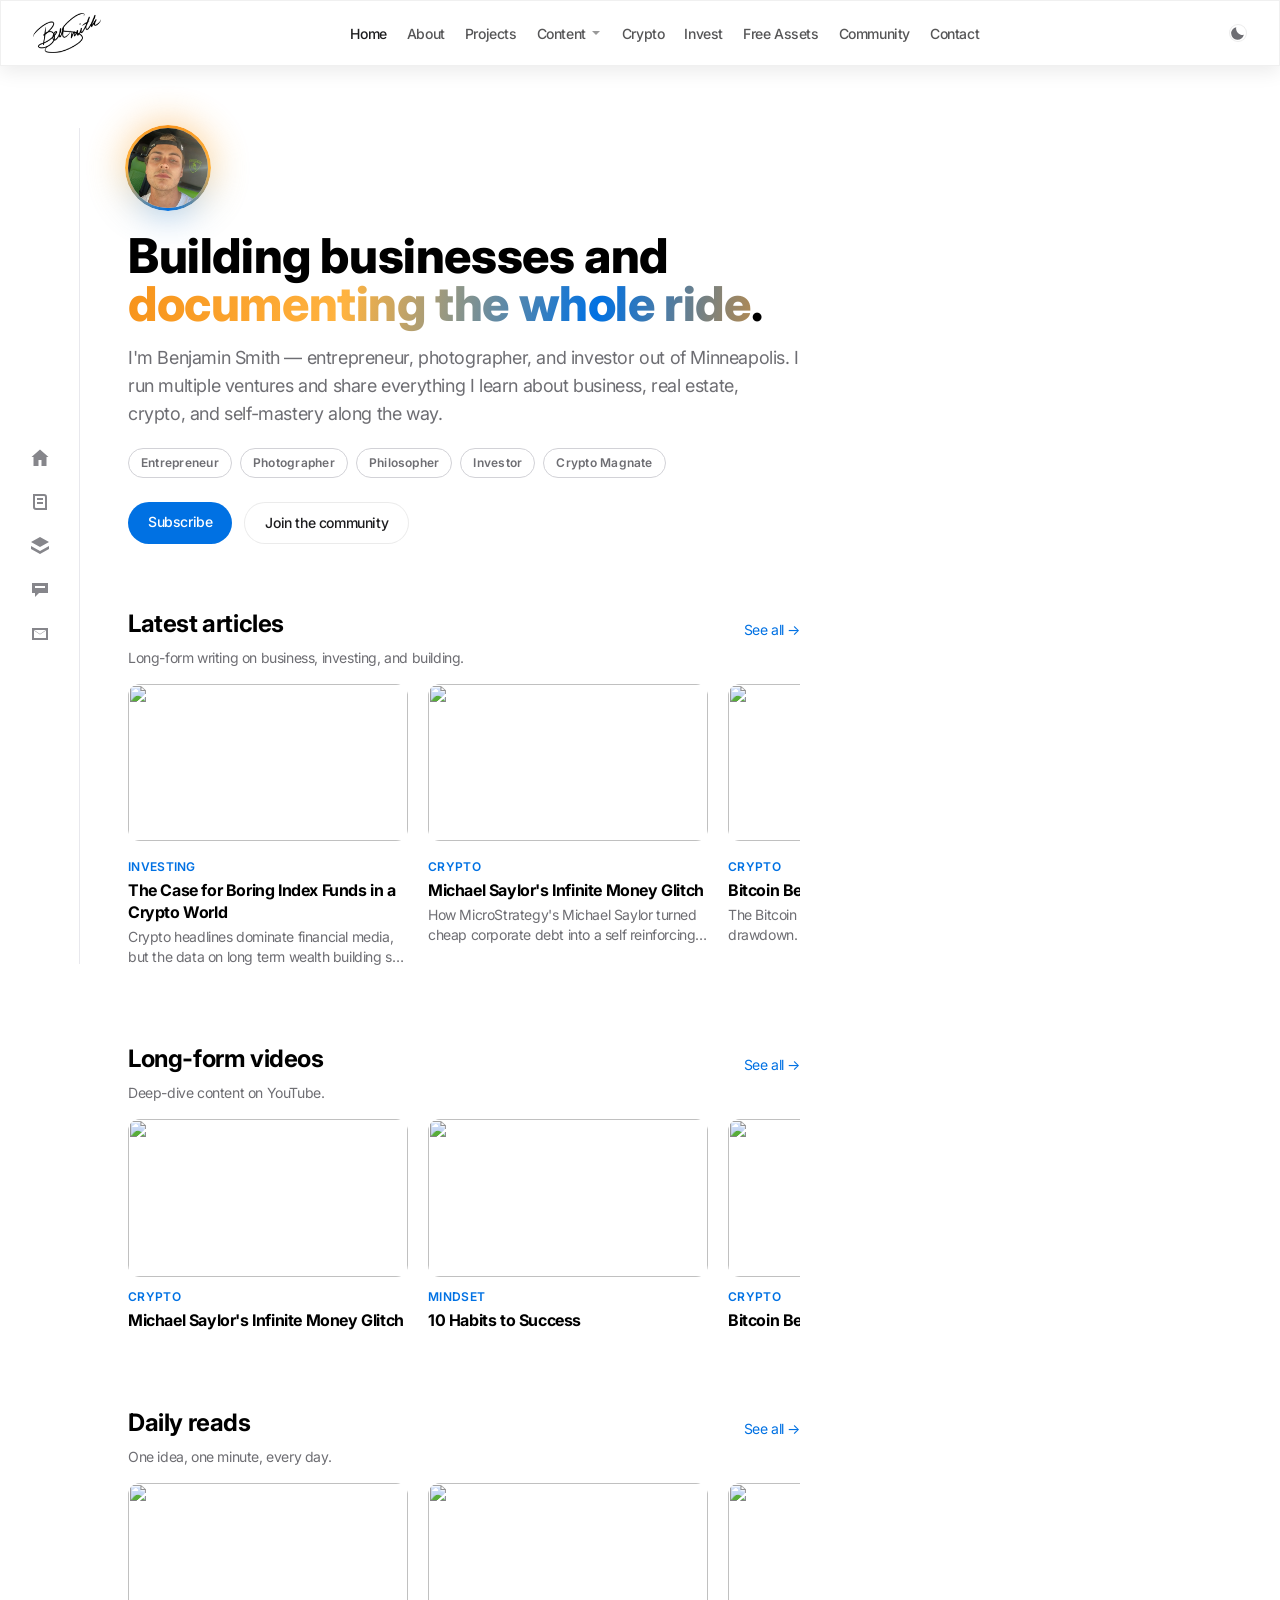
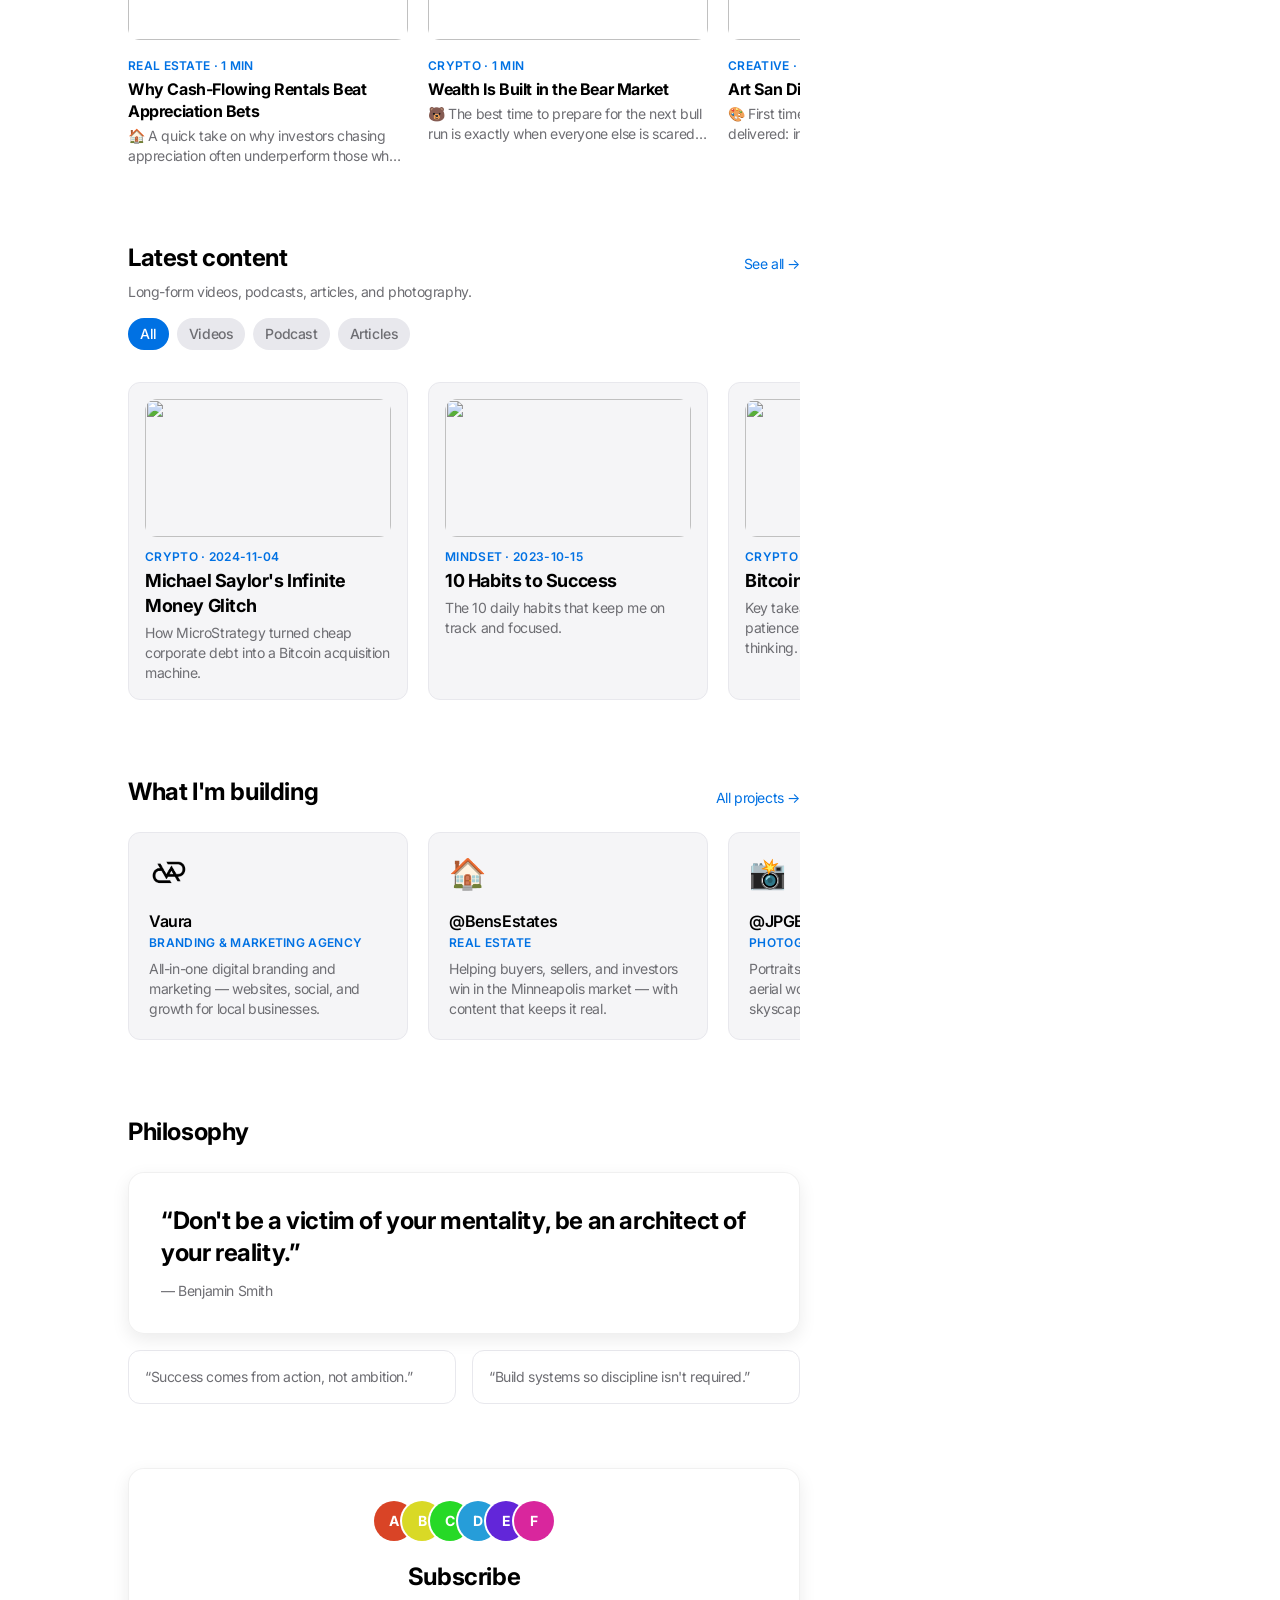
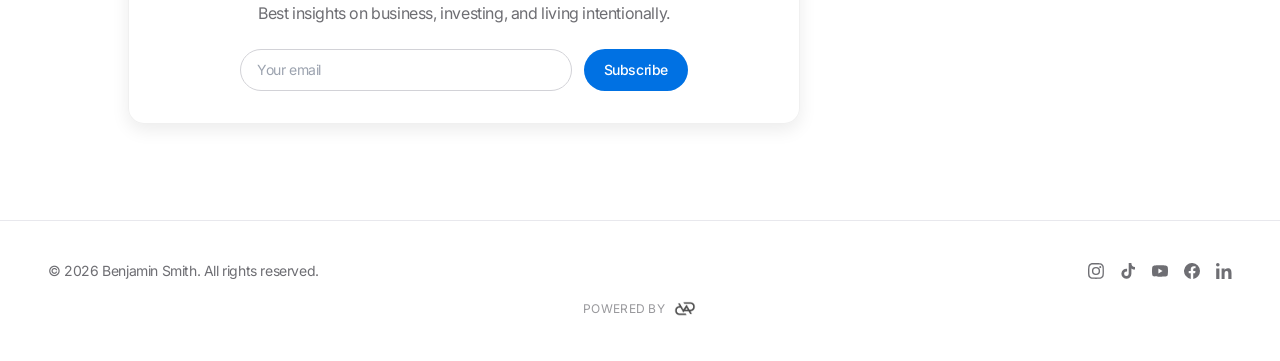
==== index.html @ ab109d25 "Add WebPage schema to remaining pages, replace Tailwind CDN with compiled build Add JSON-LD WebPage " ====
<!DOCTYPE html>
<html lang="en" class="dark">
<head>
  <meta charset="UTF-8">
  <meta name="viewport" content="width=device-width, initial-scale=1.0">
  <title>@BenjaminJBSmith — Entrepreneur, Investor, Photographer & Content Creator | Minneapolis</title>
  <meta name="description" content="Benjamin 'Benji' Smith (@BenjaminJBSmith) — entrepreneur, investor, and photographer in Minneapolis. Daily reads, videos, podcast, crypto insights, real estate, and free creator assets.">
  <meta name="keywords" content="Benjamin Smith, BenjaminJBSmith, entrepreneur, investor, crypto, bitcoin, real estate Minneapolis, photographer, content creator, Vaura">
  <link rel="canonical" href="https://vauraagency.github.io/bjbs-website/">
  <meta property="og:type" content="website">
  <meta property="og:site_name" content="@BenjaminJBSmith">
  <meta property="og:title" content="@BenjaminJBSmith — Entrepreneur, Investor, Photographer & Content Creator | Minneapolis">
  <meta property="og:description" content="Benjamin 'Benji' Smith (@BenjaminJBSmith) — entrepreneur, investor, and photographer in Minneapolis. Daily reads, videos, podcast, crypto insights, real estate, and free creator assets.">
  <meta property="og:url" content="https://vauraagency.github.io/bjbs-website/">
  <meta property="og:image" content="https://vauraagency.github.io/bjbs-website/images/avatar.jpg">
  <meta name="twitter:card" content="summary">
  <meta name="twitter:title" content="@BenjaminJBSmith — Entrepreneur, Investor, Photographer & Content Creator | Minneapolis">
  <meta name="twitter:description" content="Benjamin 'Benji' Smith (@BenjaminJBSmith) — entrepreneur, investor, and photographer in Minneapolis. Daily reads, videos, podcast, crypto insights, real estate, and free creator assets.">
  <meta name="twitter:image" content="https://vauraagency.github.io/bjbs-website/images/avatar.jpg">
  <script type="application/ld+json">
  {
    "@context": "https://schema.org",
    "@type": "Person",
    "name": "Benjamin JB Smith",
    "alternateName": "@BenjaminJBSmith",
    "url": "https://vauraagency.github.io/bjbs-website/",
    "image": "https://vauraagency.github.io/bjbs-website/images/avatar.jpg",
    "jobTitle": "Entrepreneur, Investor, Photographer & Content Creator",
    "address": {
      "@type": "PostalAddress",
      "addressLocality": "Minneapolis",
      "addressRegion": "MN",
      "addressCountry": "US"
    },
    "sameAs": [
      "https://instagram.com/JPGBenji",
      "https://linktr.ee/bensestates",
      "https://poplme.co/benjismith"
    ]
  }
  </script>
  <link rel="icon" type="image/svg+xml" href="images/favicon.svg">
  <link rel="stylesheet" href="css/tailwind-built.css">
  <link rel="preconnect" href="https://fonts.googleapis.com">
  <link rel="preconnect" href="https://fonts.gstatic.com" crossorigin>
  <link href="https://fonts.googleapis.com/css2?family=Inter:wght@400;500;600;700;800&display=swap" rel="stylesheet">
  <link rel="stylesheet" href="css/style.css">
</head>
<body class="font-sans antialiased bg-white text-slate-800 dark:bg-slate-900 dark:text-slate-200 tracking-tight">

  <div class="max-w-7xl mx-auto">
    <div class="min-h-screen flex">

      <!-- Side rail: quick on-page navigation -->
      <aside class="sticky top-16 h-[calc(100vh-4rem)] w-14 md:w-20 shrink-0 border-r border-slate-200 dark:border-slate-800 hidden sm:flex flex-col items-center justify-center gap-6 z-10">
        <a href="#home" class="nav-link group" title="Top">
          <svg class="w-5 h-5 fill-slate-400 group-hover:fill-indigo-500 transition" viewBox="0 0 20 20"><path d="M10 1.5 1.5 9h2v9h5v-6h3v6h5V9h2L10 1.5Z"/></svg>
        </a>
        <a href="#content" class="nav-link group" title="Content">
          <svg class="w-5 h-5 fill-slate-400 group-hover:fill-indigo-500 transition" viewBox="0 0 20 20"><path d="M3 2h11a3 3 0 0 1 3 3v13H6a3 3 0 0 1-3-3V2Zm2 2v11a1 1 0 0 0 1 1h9V5a1 1 0 0 0-1-1H5Zm2 2h6v2H7V6Zm0 4h6v2H7v-2Z"/></svg>
        </a>
        <a href="#ventures" class="nav-link group" title="Ventures">
          <svg class="w-5 h-5 fill-slate-400 group-hover:fill-indigo-500 transition" viewBox="0 0 20 20"><path d="m10 1 9 5-9 5-9-5 9-5Zm-9 9 9 5 9-5v3l-9 5-9-5v-3Z"/></svg>
        </a>
        <a href="#philosophy" class="nav-link group" title="Philosophy">
          <svg class="w-5 h-5 fill-slate-400 group-hover:fill-indigo-500 transition" viewBox="0 0 20 20"><path d="M2 3h16v10H9l-4 4v-4H2V3Zm3 3v2h10V6H5Z"/></svg>
        </a>
        <a href="#subscribe" class="nav-link group" title="Subscribe">
          <svg class="w-5 h-5 fill-slate-400 group-hover:fill-indigo-500 transition" viewBox="0 0 20 20"><path d="M2 4h16v12H2V4Zm2 2.4V14h12V6.4l-6 4-6-4ZM16 6H4l6 4 6-4Z"/></svg>
        </a>
      </aside>

      <!-- Main -->
      <main class="grow min-w-0 px-6 md:px-12 py-12 md:py-16 space-y-16 max-w-3xl">

        <!-- Hero -->
        <section id="home" class="scroll-mt-24">
          <div class="glow-ring rounded-full w-20 h-20 mb-6">
            <img src="images/avatar.jpg" alt="Benjamin Smith" class="w-20 h-20 rounded-full relative z-10 object-cover">
          </div>
          <h1 class="text-4xl md:text-5xl font-extrabold leading-tight mb-4 text-slate-900 dark:text-slate-100">
            Building businesses and <span class="glow-text">documenting the whole ride</span>.
          </h1>
          <p class="text-lg text-slate-500 dark:text-slate-400 mb-5">
            I'm Benjamin Smith — entrepreneur, photographer, and investor out of Minneapolis. I run multiple ventures and share everything I learn about business, real estate, crypto, and self-mastery along the way.
          </p>
          <div class="flex flex-wrap gap-2 mb-6" aria-label="Brand pillars">
            <span class="pillar">Entrepreneur</span>
            <span class="pillar">Photographer</span>
            <span class="pillar">Philosopher</span>
            <span class="pillar">Investor</span>
            <span class="pillar">Crypto Magnate</span>
          </div>
          <div class="flex gap-3">
            <a href="#subscribe" class="px-5 py-2.5 rounded-full bg-indigo-500 hover:bg-indigo-600 text-white font-medium text-sm transition">Subscribe</a>
            <a href="community.html" class="glass-btn px-5 py-2.5 rounded-full font-medium text-sm">Join the community</a>
          </div>
        </section>

        <!-- Articles showcase -->
        <section id="articles" class="scroll-mt-24">
          <div class="flex items-end justify-between mb-2">
            <h2 class="text-2xl font-bold text-slate-900 dark:text-slate-100">Latest articles</h2>
            <a href="articles.html" class="text-sm text-indigo-500 hover:underline">See all →</a>
          </div>
          <p class="text-slate-500 dark:text-slate-400 text-sm mb-4">Long-form writing on business, investing, and building.</p>
          <div class="carousel" id="articles-row"><!-- populated by JS --></div>
        </section>

        <!-- Videos showcase -->
        <section id="videos" class="scroll-mt-24">
          <div class="flex items-end justify-between mb-2">
            <h2 class="text-2xl font-bold text-slate-900 dark:text-slate-100">Long-form videos</h2>
            <a href="videos.html" class="text-sm text-indigo-500 hover:underline">See all →</a>
          </div>
          <p class="text-slate-500 dark:text-slate-400 text-sm mb-4">Deep-dive content on YouTube.</p>
          <div class="carousel" id="videos-row"><!-- populated by JS --></div>
        </section>

        <!-- Daily Reads showcase -->
        <section id="reads" class="scroll-mt-24">
          <div class="flex items-end justify-between mb-2">
            <h2 class="text-2xl font-bold text-slate-900 dark:text-slate-100">Daily reads</h2>
            <a href="reads.html" class="text-sm text-indigo-500 hover:underline">See all →</a>
          </div>
          <p class="text-slate-500 dark:text-slate-400 text-sm mb-4">One idea, one minute, every day.</p>
          <div class="carousel" id="reads-row"><!-- populated by JS --></div>
        </section>

        <!-- Content feed -->
        <section id="content" class="scroll-mt-24">
          <div class="flex items-end justify-between mb-2">
            <h2 class="text-2xl font-bold text-slate-900 dark:text-slate-100">Latest content</h2>
            <a href="videos.html" class="text-sm text-indigo-500 hover:underline">See all →</a>
          </div>
          <p class="text-slate-500 dark:text-slate-400 text-sm mb-4">Long-form videos, podcasts, articles, and photography.</p>
          <div class="flex flex-wrap gap-2 mb-8" id="category-tabs">
            <button data-cat="all" class="tab-active px-3 py-1.5 rounded-full text-sm font-medium transition">All</button>
            <button data-cat="video" class="tab px-3 py-1.5 rounded-full text-sm font-medium transition">Videos</button>
            <button data-cat="podcast" class="tab px-3 py-1.5 rounded-full text-sm font-medium transition">Podcast</button>
            <button data-cat="article" class="tab px-3 py-1.5 rounded-full text-sm font-medium transition">Articles</button>
          </div>
          <div id="articles-grid" class="carousel"><!-- populated by js/main.js --></div>
        </section>

        <!-- Ventures -->
        <section id="ventures" class="scroll-mt-24">
          <div class="flex items-end justify-between mb-6">
            <h2 class="text-2xl font-bold text-slate-900 dark:text-slate-100">What I'm building</h2>
            <a href="projects.html" class="text-sm text-indigo-500 hover:underline">All projects →</a>
          </div>
          <div class="carousel" id="ventures-grid"><!-- populated by js/main.js --></div>
        </section>

        <!-- Philosophy -->
        <section id="philosophy" class="scroll-mt-24">
          <h2 class="text-2xl font-bold mb-6 text-slate-900 dark:text-slate-100">Philosophy</h2>
          <figure class="glass rounded-2xl p-8">
            <blockquote class="text-xl md:text-2xl font-bold leading-snug text-slate-900 dark:text-slate-100">
              “Don't be a victim of your mentality, be an architect of your reality.”
            </blockquote>
            <figcaption class="mt-3 text-sm text-slate-500 dark:text-slate-400">— Benjamin Smith</figcaption>
          </figure>
          <div class="grid sm:grid-cols-2 gap-4 mt-4 text-sm">
            <p class="rounded-xl border border-slate-200 dark:border-slate-800 p-4 text-slate-500 dark:text-slate-400">“Success comes from action, not ambition.”</p>
            <p class="rounded-xl border border-slate-200 dark:border-slate-800 p-4 text-slate-500 dark:text-slate-400">“Build systems so discipline isn't required.”</p>
          </div>
        </section>

        <!-- Subscribe -->
        <section id="subscribe" class="scroll-mt-24">
          <div class="glass rounded-2xl p-8 text-center">
            <div class="flex justify-center -space-x-3 mb-5" id="community-avatars"><!-- populated by js/main.js --></div>
            <h2 class="text-2xl font-bold mb-2 text-slate-900 dark:text-slate-100">Subscribe</h2>
            <p class="text-slate-500 dark:text-slate-400 mb-6">Best insights on business, investing, and living intentionally.</p>
            <form id="subscribe-form" class="flex flex-col sm:flex-row gap-3 max-w-md mx-auto">
              <input type="email" name="email" required placeholder="Your email" class="grow px-4 py-2.5 rounded-full bg-white dark:bg-slate-900 border border-slate-300 dark:border-slate-700 focus:outline-none focus:ring-2 focus:ring-indigo-500 text-sm">
              <button type="submit" class="px-5 py-2.5 rounded-full bg-indigo-500 hover:bg-indigo-600 text-white font-medium text-sm transition">Subscribe</button>
            </form>
          </div>
        </section>

      </main>
    </div>
  </div>

  <div id="site-footer"></div>

  <script src="js/site.js" defer></script>
  <script src="js/main.js" defer></script>
  <script>
    // Populate articles showcase
    const articleThumb = (article) => article.image
      ? `<img src="${article.image}" alt="" loading="lazy" class="w-full h-full object-cover transition group-hover:scale-105">`
      : `<div class="w-full h-full bg-gradient-to-br from-indigo-500/25 via-purple-500/15 to-btc/25 dark:from-indigo-500/30 dark:via-purple-500/20 dark:to-btc/30 flex items-center justify-center"><span class="text-4xl opacity-70">📝</span></div>`;

    const articleCardHtml = (article) => `
      <div class="group shrink-0 w-72">
        <a href="articles.html" class="block">
          <div class="aspect-video rounded-xl mb-3 overflow-hidden">${articleThumb(article)}</div>
        </a>
        <a href="https://app.notion.com/p/83f7269252d54d95be6515217888a28e?v=f23101416ba145c4a385bbd5015fede1&query=${encodeURIComponent(article.category)}" target="_blank" rel="noopener" class="text-xs uppercase tracking-wide text-indigo-500 font-semibold mb-1 hover:underline inline-block">${article.category}</a>
        <a href="articles.html" class="block">
          <h3 class="font-bold leading-snug mb-1 text-slate-900 dark:text-slate-100 group-hover:text-indigo-500 transition line-clamp-2">${article.title}</h3>
          <p class="text-sm text-slate-500 dark:text-slate-400 line-clamp-2">${article.excerpt}</p>
        </a>
      </div>`;

    fetch('data/articles.json').then(r => r.ok ? r.json() : []).then(articles => {
      const first3 = articles.slice(0, 3);
      document.getElementById('articles-row').innerHTML = first3.map(articleCardHtml).join('');
    });

    // Populate videos showcase
    const videoCardHtml = (v) => `
      <a href="${v.url}" target="_blank" rel="noopener" class="group block shrink-0 w-72">
        <div class="aspect-video rounded-xl mb-3 overflow-hidden"><img src="${v.thumb}" alt="" loading="lazy" class="w-full h-full object-cover transition group-hover:scale-105"></div>
        <p class="text-xs uppercase tracking-wide text-indigo-500 font-semibold mb-1">${v.label}</p>
        <h3 class="font-bold leading-snug text-slate-900 dark:text-slate-100 group-hover:text-indigo-500 transition line-clamp-2">${v.title}</h3>
      </a>`;

    fetch('data/videos.json').then(r => r.ok ? r.json() : []).then(videos => {
      const longform = videos.filter(v => v.cat === 'video');
      const first3 = longform.slice(0, 3);
      if (first3.length) {
        document.getElementById('videos-row').innerHTML = first3.map(videoCardHtml).join('');
      } else {
        document.getElementById('videos-row').innerHTML = '<p class="text-sm text-slate-500">Long-form videos coming soon...</p>';
      }
    });

    // Populate daily reads showcase
    const readThumb = (read) => read.image
      ? `<img src="${read.image}" alt="" loading="lazy" class="w-full h-full object-cover transition group-hover:scale-105">`
      : `<div class="w-full h-full bg-gradient-to-br from-indigo-500/25 via-purple-500/15 to-btc/25 dark:from-indigo-500/30 dark:via-purple-500/20 dark:to-btc/30 flex items-center justify-center"><span class="text-4xl opacity-70">💡</span></div>`;

    const readCardHtml = (read) => `
      <div class="group shrink-0 w-72">
        <a href="reads.html" class="block">
          <div class="aspect-video rounded-xl mb-3 overflow-hidden">${readThumb(read)}</div>
        </a>
        <a href="https://app.notion.com/p/66d0db95e6b842408a8a14636d20a8b7?v=f23101416ba145c4a385bbd5015fede1&query=${encodeURIComponent(read.category)}" target="_blank" rel="noopener" class="text-xs uppercase tracking-wide text-indigo-500 font-semibold mb-1 hover:underline inline-block">${read.category} · 1 min</a>
        <a href="reads.html" class="block">
          <h3 class="font-bold leading-snug mb-1 text-slate-900 dark:text-slate-100 group-hover:text-indigo-500 transition line-clamp-2">${read.title}</h3>
          <p class="text-sm text-slate-500 dark:text-slate-400 line-clamp-2">${read.excerpt}</p>
        </a>
      </div>`;

    fetch('data/daily-reads.json').then(r => r.ok ? r.json() : []).then(reads => {
      const first3 = reads.slice(0, 3);
      if (first3.length) {
        document.getElementById('reads-row').innerHTML = first3.map(readCardHtml).join('');
      } else {
        document.getElementById('reads-row').innerHTML = '<p class="text-sm text-slate-500">Daily reads coming soon...</p>';
      }
    });
  </script>
</body>
</html>
---- css/style.css ----
/* ================= BJBS theme extras on top of Tailwind ================= */
html { scroll-behavior: smooth; }
body { padding-top: 64px; } /* room for the fixed glass nav */

/* Mobile safety: nothing may force the page wider than the screen */
html, body { max-width: 100%; overflow-x: hidden; }
img, svg, video { max-width: 100%; height: auto; }

/* ---------- Accessibility: keyboard focus ---------- */
/* Global focus-visible ring — matches the existing focus:ring-indigo-500
   pattern already used on form inputs, applied sitewide so nav links, tab
   buttons, icon buttons, and cards all get a visible keyboard-focus state. */
:focus-visible {
  outline: 2px solid #0071e3;
  outline-offset: 2px;
  border-radius: 4px;
}
/* Fully-rounded controls (pills, icon buttons, avatars) get a matching round ring */
.rounded-full:focus-visible { border-radius: 9999px; }
.dark :focus-visible { outline-color: #2997ff; }

/* ---------- Reduced motion ---------- */
@media (prefers-reduced-motion: reduce) {
  html { scroll-behavior: auto; }
  .glow-ring::before,
  .glow-ring::after {
    animation: none;
  }
  *, *::before, *::after {
    animation-duration: 0.001ms !important;
    animation-iteration-count: 1 !important;
    transition-duration: 0.001ms !important;
    scroll-behavior: auto !important;
  }
}

/* ---------- Flat-bordered card (grid/list content) ----------
   Second of the two reconciled card patterns: .glass stays reserved for
   genuinely elevated/floating surfaces (nav, dropdown, modals, CTA panels);
   everything else — grid items, feed cards, list cards — uses this flatter,
   bordered treatment instead of glassmorphism. */
.card {
  border-radius: 0.75rem;
  border: 1px solid #e8e8ed;
  background: #f5f5f7;
  transition: border-color 0.2s, background-color 0.2s;
}
.dark .card {
  background: #161617;
  border-color: #1d1d1f;
}
a.card:hover, .card.card-link:hover {
  border-color: #0071e3;
}
.dark a.card:hover, .dark .card.card-link:hover {
  border-color: #2997ff;
}

/* ---------- Elevation shadow for non-glass overlays (modals) ---------- */
.elevation {
  box-shadow: 0 12px 32px rgba(0, 0, 0, 0.16), 0 2px 8px rgba(0, 0, 0, 0.08);
}
.dark .elevation {
  box-shadow: 0 12px 32px rgba(0, 0, 0, 0.55), 0 2px 8px rgba(0, 0, 0, 0.35);
}

/* ---------- Semantic status colors (form/subscribe feedback) ---------- */
.text-success { color: #1a8f4c; }
.dark .text-success { color: #34d399; }
.text-error { color: #d92d20; }
.dark .text-error { color: #f87171; }

/* ---------- iOS liquid-glass surfaces ---------- */
.glass {
  backdrop-filter: blur(16px) saturate(1.8);
  -webkit-backdrop-filter: blur(16px) saturate(1.8);
  background: rgba(255, 255, 255, 0.65);
  border: 1px solid rgba(0, 0, 0, 0.06);
  box-shadow:
    inset 1.5px 1.5px 1px 0 rgba(255, 255, 255, 0.55),
    inset -1px -1px 1px 0 rgba(255, 255, 255, 0.35),
    0 6px 18px rgba(0, 0, 0, 0.08);
}
.dark .glass {
  background: rgba(22, 22, 23, 0.6);
  border-color: rgba(255, 255, 255, 0.09);
  box-shadow:
    inset 1.5px 1.5px 1px 0 rgba(255, 255, 255, 0.08),
    inset -1px -1px 1px 0 rgba(255, 255, 255, 0.05),
    0 6px 18px rgba(0, 0, 0, 0.45);
}

.glass-btn {
  backdrop-filter: blur(10px) saturate(1.6);
  -webkit-backdrop-filter: blur(10px) saturate(1.6);
  background: rgba(255, 255, 255, 0.5);
  border: 1px solid rgba(0, 0, 0, 0.08);
  transition: all 0.5s cubic-bezier(0.175, 0.885, 0.32, 1.6);
}
.glass-btn:hover { transform: scale(1.04); }
.dark .glass-btn {
  background: rgba(44, 44, 46, 0.55);
  border-color: rgba(255, 255, 255, 0.12);
}

/* ---------- Brand glow: Bitcoin-orange <-> Apple-blue, no purple/teal drift ---------- */
@keyframes glow-spin { to { --glow-angle: 360deg; } }
@property --glow-angle { syntax: '<angle>'; initial-value: 0deg; inherits: false; }

.glow-ring { position: relative; }
.glow-ring::before {
  content: '';
  position: absolute;
  inset: -3px;
  border-radius: inherit;
  padding: 3px;
  background: conic-gradient(from var(--glow-angle, 0deg),
    #f7931a, #ffb340, #0071e3, #ffb340, #f7931a);
  -webkit-mask: linear-gradient(#000 0 0) content-box, linear-gradient(#000 0 0);
  -webkit-mask-composite: xor;
  mask-composite: exclude;
  animation: glow-spin 6s linear infinite;
}
.glow-ring::after {
  content: '';
  position: absolute;
  inset: -6px;
  border-radius: inherit;
  background: conic-gradient(from var(--glow-angle, 0deg),
    #f7931a, #ffb340, #0071e3, #ffb340, #f7931a);
  filter: blur(18px);
  opacity: 0.45;
  z-index: -1;
  animation: glow-spin 6s linear infinite;
}

.glow-text {
  background: linear-gradient(100deg, #f7931a, #ffb340 35%, #0071e3 75%, #f7931a 110%);
  -webkit-background-clip: text;
  background-clip: text;
  color: transparent;
}

/* ---------- Single-row scroll-snap carousel ---------- */
.carousel {
  display: flex;
  gap: 1.25rem;
  overflow-x: auto;
  scroll-snap-type: x mandatory;
  padding-bottom: 0.75rem;
  scrollbar-width: thin;
  scrollbar-gutter: stable;
  touch-action: pan-x;
  -webkit-overflow-scrolling: touch;
}
.carousel > * {
  scroll-snap-align: start;
  flex: 0 0 auto;
  width: min(280px, 78vw);
}

/* ---------- Tabs / pillars (Apple-toned) ---------- */
.tab { background: #e8e8ed; color: #6e6e73; }
.dark .tab { background: #1d1d1f; color: #86868b; }
.tab:hover { color: #0071e3; }
.tab-active { background: #0071e3; color: #fff; }

.pillar {
  padding: 0.3rem 0.75rem;
  border-radius: 9999px;
  font-size: 0.75rem;
  font-weight: 600;
  letter-spacing: 0.02em;
  border: 1px solid #d2d2d7;
  color: #6e6e73;
}
.dark .pillar { border-color: #424245; color: #86868b; }

/* ---------- Top nav ---------- */
#site-nav { position: fixed; top: 0; left: 0; right: 0; z-index: 50; }
#site-nav .nav-item { color: #1d1d1f; opacity: 0.75; transition: opacity 0.2s; font-size: 0.875rem; font-weight: 500; }
.dark #site-nav .nav-item { color: #f5f5f7; }
#site-nav .nav-item:hover, #site-nav .nav-item.active { opacity: 1; }

#mobile-menu { display: none; }
#mobile-menu.open { display: block; }

/* Keyboard access for the desktop "Content" dropdown — same reveal the
   mouse gets via :hover, but for Tab users too. */
#site-nav .group:focus-within > .nav-dropdown { display: block; }

/* ---------- Loading skeleton (fetch()-driven showcases) ---------- */
.skeleton {
  border-radius: 0.75rem;
  background: linear-gradient(90deg, #e8e8ed 25%, #f5f5f7 37%, #e8e8ed 63%);
  background-size: 400% 100%;
  animation: skeleton-shimmer 1.4s ease infinite;
}
.dark .skeleton {
  background: linear-gradient(90deg, #1d1d1f 25%, #2c2c2e 37%, #1d1d1f 63%);
  background-size: 400% 100%;
}
@keyframes skeleton-shimmer {
  0% { background-position: 100% 50%; }
  100% { background-position: 0 50%; }
}
@media (prefers-reduced-motion: reduce) {
  .skeleton { animation: none; background: #e8e8ed; }
  .dark .skeleton { background: #1d1d1f; }
}

/* ---------- Pointer-tracking spotlight glow (vanilla port of GlowCard) ---------- */
[data-glow] {
  --base: 30;            /* orange lean */
  --spread: 200;
  --radius: 16;
  --border: 2;
  --size: 220;
  --border-size: calc(var(--border) * 1px);
  --spotlight-size: calc(var(--size) * 1px);
  --hue: calc(var(--base) + (var(--xp, 0) * var(--spread)));
  position: relative;
  touch-action: auto;
  background-image: radial-gradient(
    var(--spotlight-size) var(--spotlight-size) at
    calc(var(--x, 0) * 1px) calc(var(--y, 0) * 1px),
    hsl(var(--hue) 100% 70% / 0.08), transparent
  );
  background-size: calc(100% + (2 * var(--border-size))) calc(100% + (2 * var(--border-size)));
  background-position: 50% 50%;
  background-attachment: fixed;
}

[data-glow]::before,
[data-glow]::after {
  pointer-events: none;
  content: "";
  position: absolute;
  inset: calc(var(--border-size) * -1);
  border: var(--border-size) solid transparent;
  border-radius: calc(var(--radius) * 1px);
  background-attachment: fixed;
  background-size: calc(100% + (2 * var(--border-size))) calc(100% + (2 * var(--border-size)));
  background-repeat: no-repeat;
  background-position: 50% 50%;
  mask: linear-gradient(transparent, transparent), linear-gradient(white, white);
  mask-clip: padding-box, border-box;
  mask-composite: intersect;
  -webkit-mask: linear-gradient(transparent, transparent), linear-gradient(white, white);
  -webkit-mask-clip: padding-box, border-box;
  -webkit-mask-composite: source-in;
}

[data-glow]::before {
  background-image: radial-gradient(
    calc(var(--spotlight-size) * 0.75) calc(var(--spotlight-size) * 0.75) at
    calc(var(--x, 0) * 1px) calc(var(--y, 0) * 1px),
    hsl(var(--hue) 100% 50% / 0.9), transparent 100%
  );
  filter: brightness(1.8);
}

[data-glow]::after {
  background-image: radial-gradient(
    calc(var(--spotlight-size) * 0.5) calc(var(--spotlight-size) * 0.5) at
    calc(var(--x, 0) * 1px) calc(var(--y, 0) * 1px),
    hsl(0 100% 100% / 0.8), transparent 100%
  );
}

/* ---------- Mobile-only carousel: grids become one swipeable row on phones ---------- */
@media (max-width: 639px) {
  .m-carousel { display: flex !important; gap: 1.25rem; overflow-x: auto; scroll-snap-type: x mandatory; padding-bottom: 0.75rem; -webkit-overflow-scrolling: touch; touch-action: pan-x; scrollbar-gutter: stable; }
  .m-carousel > * { scroll-snap-align: start; flex: 0 0 auto; width: 80vw; }

  .carousel { display: flex !important; gap: 1.25rem; overflow-x: auto; scroll-snap-type: x mandatory; padding-bottom: 0.75rem; -webkit-overflow-scrolling: touch; touch-action: pan-x; scrollbar-gutter: stable; }
  .carousel > * { scroll-snap-align: start; flex: 0 0 auto; width: 80vw; }
}
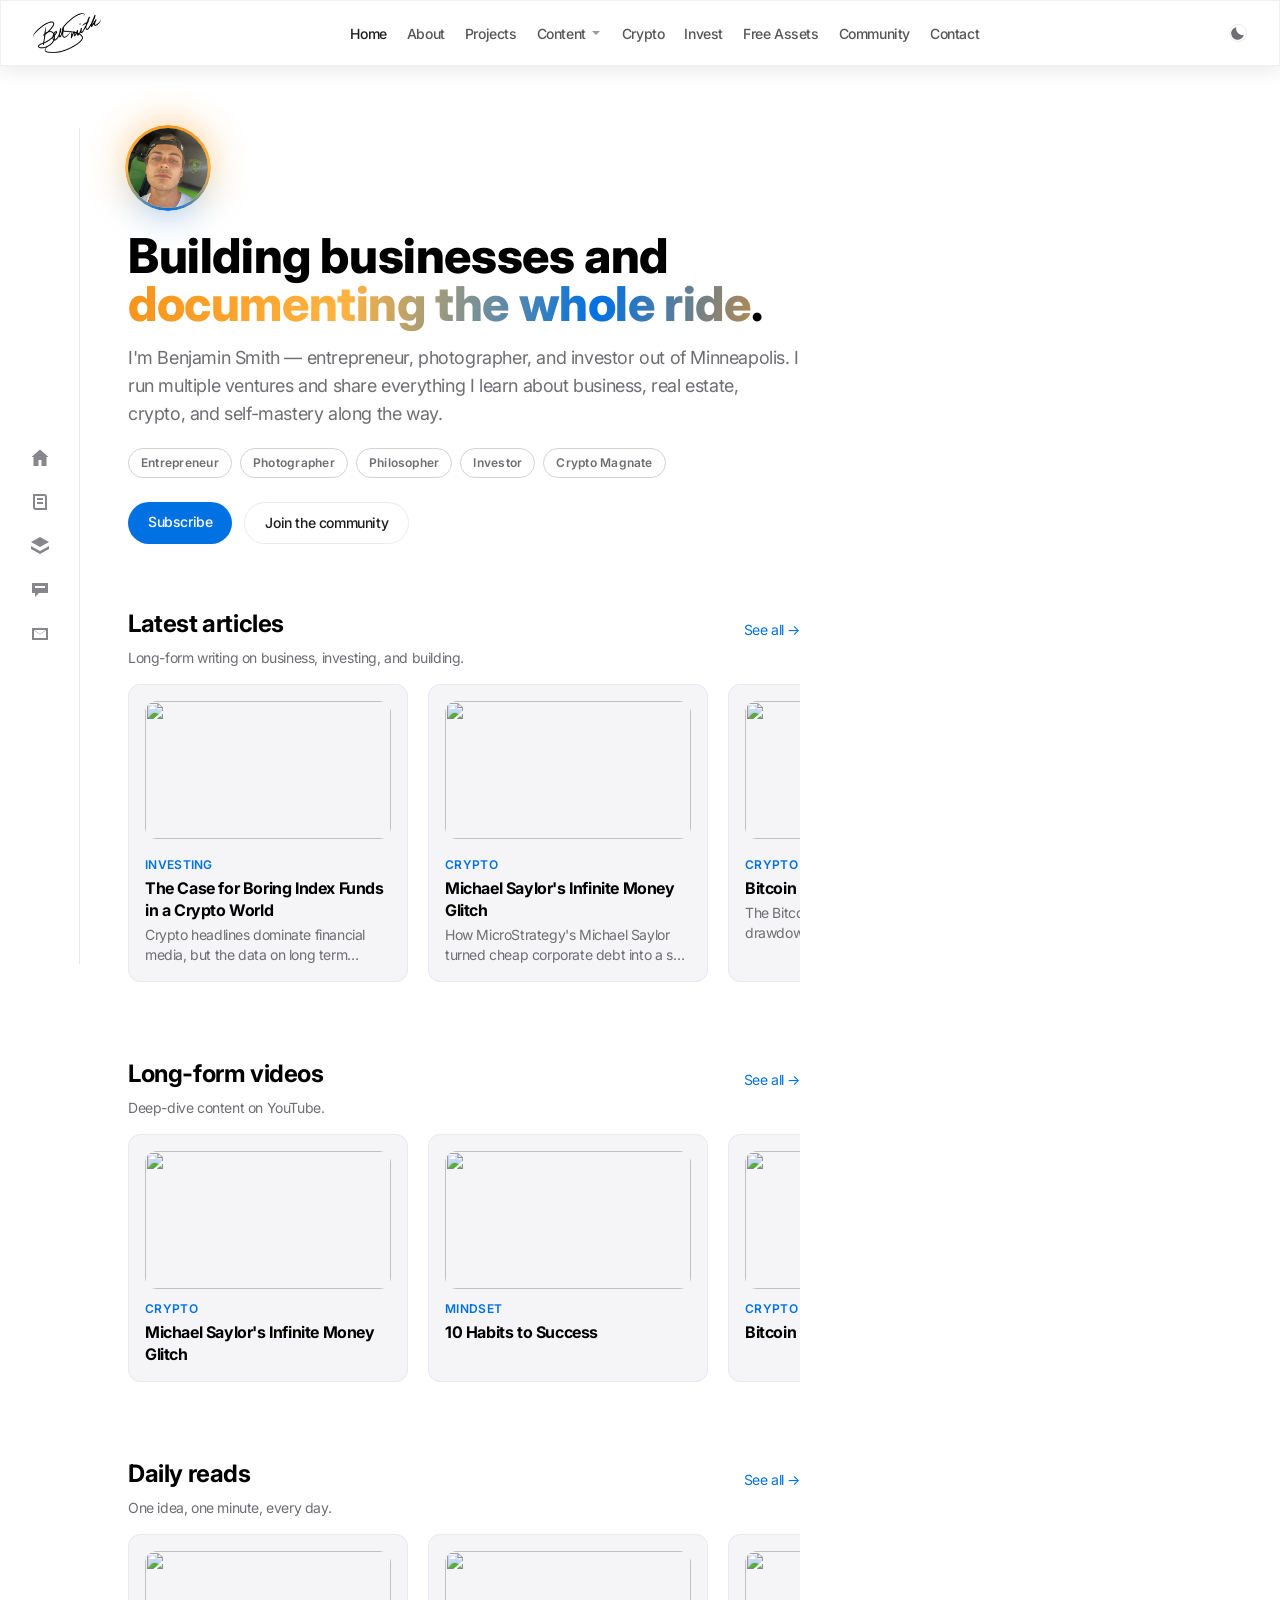
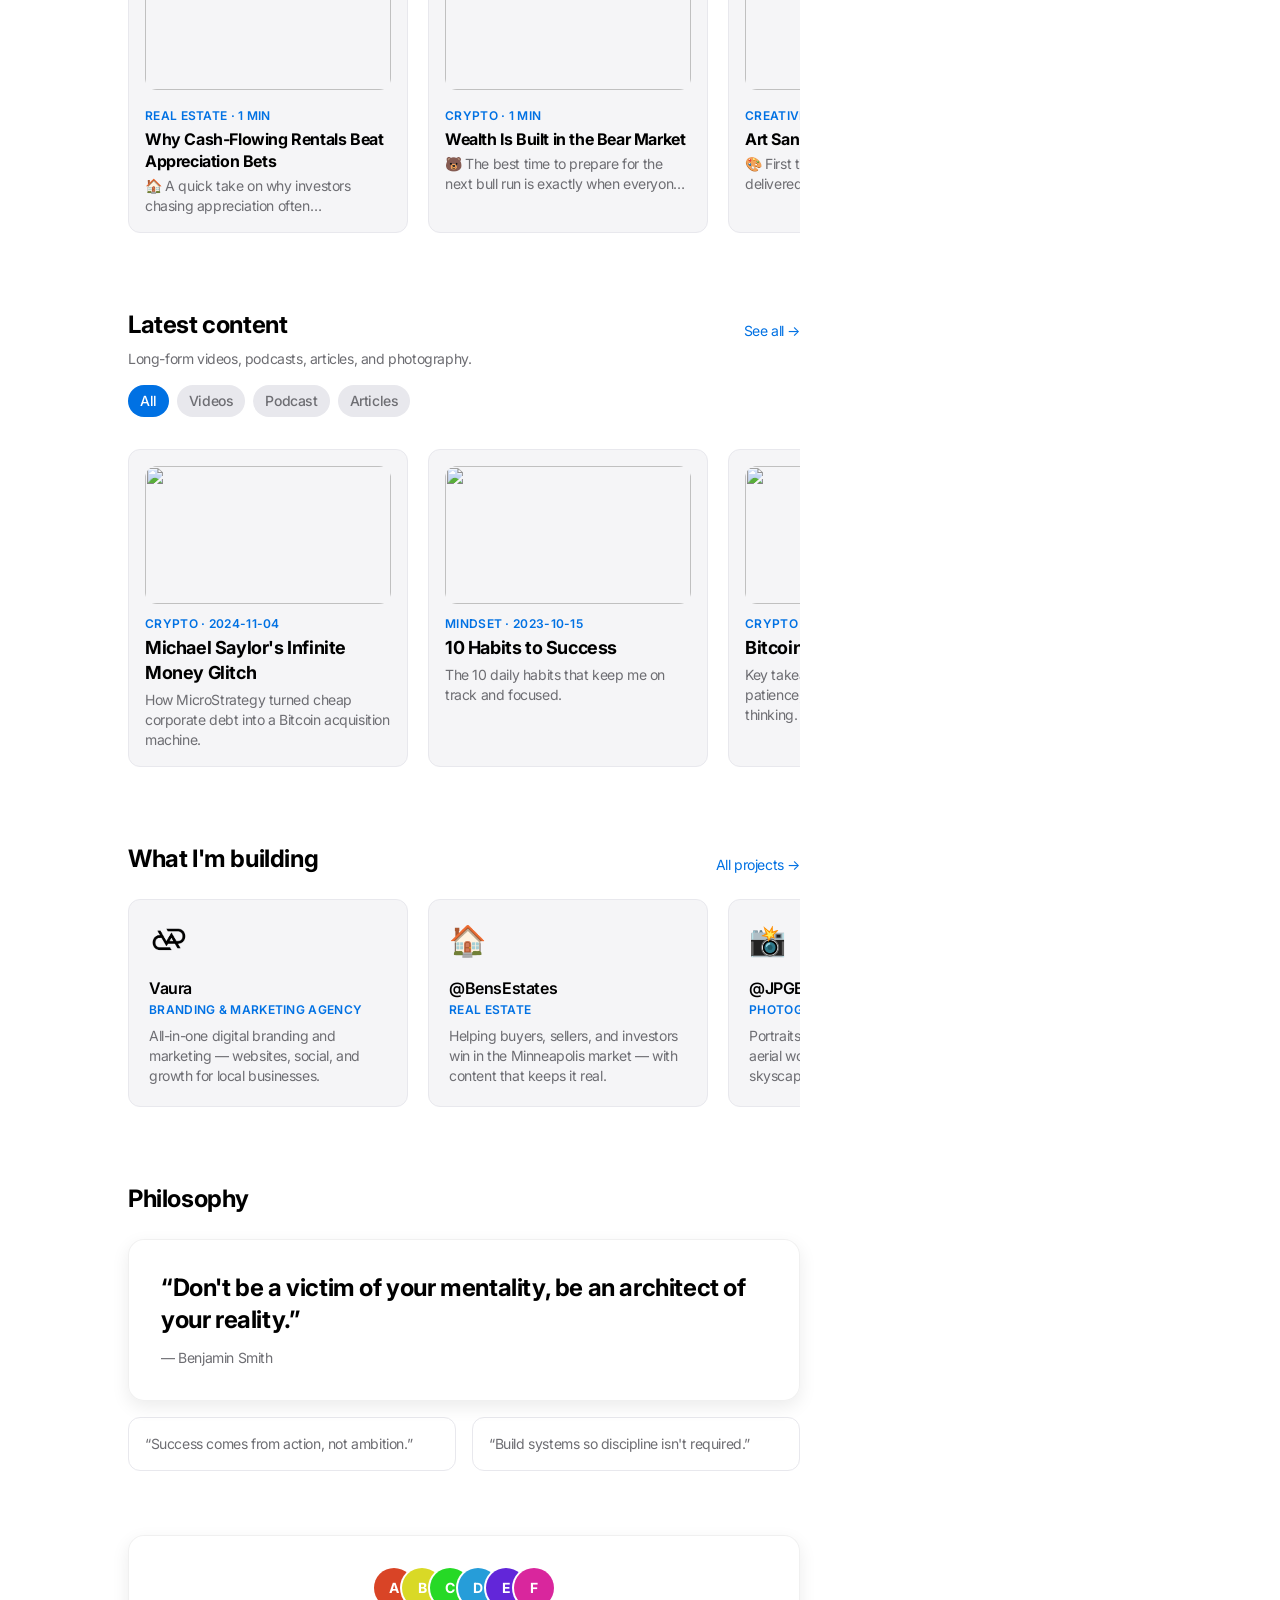
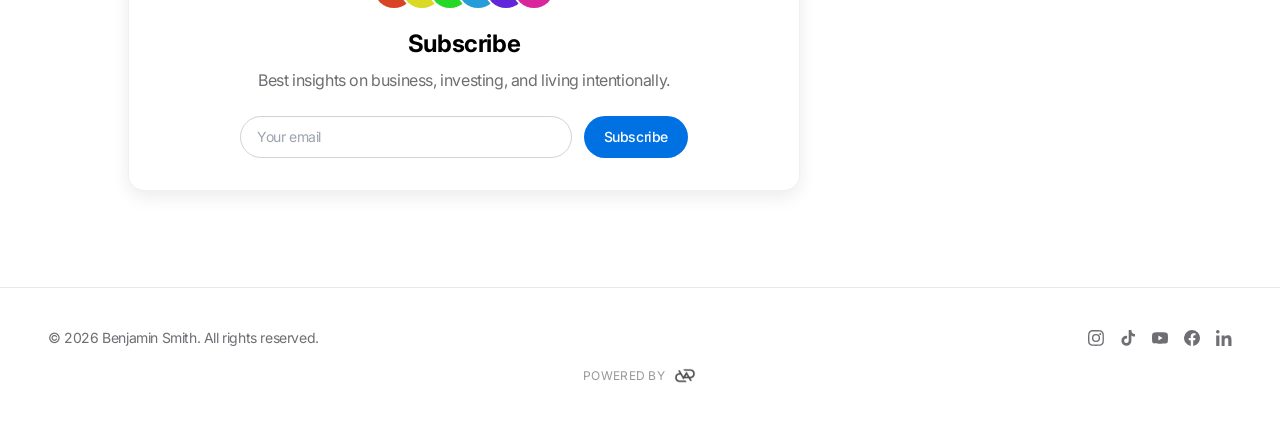
==== commit 5ad50415: "Merge remote-tracking branch 'origin/main'" ====
--- a/index.html
+++ b/index.html
@@ -1,6 +1,7 @@
 <!DOCTYPE html>
 <html lang="en" class="dark">
 <head>
+  <script>(function(){var t=localStorage.theme,d=document.documentElement;if(t==='light'){d.classList.remove('dark');}else if(t!=='dark'&&window.matchMedia&&!window.matchMedia('(prefers-color-scheme: dark)').matches){d.classList.remove('dark');}})();</script>
   <meta charset="UTF-8">
   <meta name="viewport" content="width=device-width, initial-scale=1.0">
   <title>@BenjaminJBSmith — Entrepreneur, Investor, Photographer & Content Creator | Minneapolis</title>
@@ -53,19 +54,19 @@
 
       <!-- Side rail: quick on-page navigation -->
       <aside class="sticky top-16 h-[calc(100vh-4rem)] w-14 md:w-20 shrink-0 border-r border-slate-200 dark:border-slate-800 hidden sm:flex flex-col items-center justify-center gap-6 z-10">
-        <a href="#home" class="nav-link group" title="Top">
+        <a href="#home" class="nav-link group" title="Top" aria-label="Top">
           <svg class="w-5 h-5 fill-slate-400 group-hover:fill-indigo-500 transition" viewBox="0 0 20 20"><path d="M10 1.5 1.5 9h2v9h5v-6h3v6h5V9h2L10 1.5Z"/></svg>
         </a>
-        <a href="#content" class="nav-link group" title="Content">
+        <a href="#content" class="nav-link group" title="Content" aria-label="Content">
           <svg class="w-5 h-5 fill-slate-400 group-hover:fill-indigo-500 transition" viewBox="0 0 20 20"><path d="M3 2h11a3 3 0 0 1 3 3v13H6a3 3 0 0 1-3-3V2Zm2 2v11a1 1 0 0 0 1 1h9V5a1 1 0 0 0-1-1H5Zm2 2h6v2H7V6Zm0 4h6v2H7v-2Z"/></svg>
         </a>
-        <a href="#ventures" class="nav-link group" title="Ventures">
+        <a href="#ventures" class="nav-link group" title="Ventures" aria-label="Ventures">
           <svg class="w-5 h-5 fill-slate-400 group-hover:fill-indigo-500 transition" viewBox="0 0 20 20"><path d="m10 1 9 5-9 5-9-5 9-5Zm-9 9 9 5 9-5v3l-9 5-9-5v-3Z"/></svg>
         </a>
-        <a href="#philosophy" class="nav-link group" title="Philosophy">
+        <a href="#philosophy" class="nav-link group" title="Philosophy" aria-label="Philosophy">
           <svg class="w-5 h-5 fill-slate-400 group-hover:fill-indigo-500 transition" viewBox="0 0 20 20"><path d="M2 3h16v10H9l-4 4v-4H2V3Zm3 3v2h10V6H5Z"/></svg>
         </a>
-        <a href="#subscribe" class="nav-link group" title="Subscribe">
+        <a href="#subscribe" class="nav-link group" title="Subscribe" aria-label="Subscribe">
           <svg class="w-5 h-5 fill-slate-400 group-hover:fill-indigo-500 transition" viewBox="0 0 20 20"><path d="M2 4h16v12H2V4Zm2 2.4V14h12V6.4l-6 4-6-4ZM16 6H4l6 4 6-4Z"/></svg>
         </a>
       </aside>
@@ -192,10 +193,10 @@
     // Populate articles showcase
     const articleThumb = (article) => article.image
       ? `<img src="${article.image}" alt="" loading="lazy" class="w-full h-full object-cover transition group-hover:scale-105">`
-      : `<div class="w-full h-full bg-gradient-to-br from-indigo-500/25 via-purple-500/15 to-btc/25 dark:from-indigo-500/30 dark:via-purple-500/20 dark:to-btc/30 flex items-center justify-center"><span class="text-4xl opacity-70">📝</span></div>`;
+      : `<div class="w-full h-full bg-gradient-to-br from-btc/25 via-indigo-500/15 to-btc/10 dark:from-btc/30 dark:via-indigo-500/20 dark:to-btc/15 flex items-center justify-center"><span class="text-4xl opacity-70">📝</span></div>`;
 
     const articleCardHtml = (article) => `
-      <div class="group shrink-0 w-72">
+      <div class="card group shrink-0 w-72 p-4">
         <a href="articles.html" class="block">
           <div class="aspect-video rounded-xl mb-3 overflow-hidden">${articleThumb(article)}</div>
         </a>
@@ -206,14 +207,27 @@
         </a>
       </div>`;
 
+    const rowSkeleton = (n) => Array.from({ length: n }).map(() => `
+      <div class="shrink-0 w-72">
+        <div class="skeleton aspect-video mb-3"></div>
+        <div class="skeleton h-3 w-1/3 mb-2 rounded-full"></div>
+        <div class="skeleton h-4 w-full mb-1 rounded-full"></div>
+        <div class="skeleton h-3 w-2/3 rounded-full"></div>
+      </div>`).join('');
+    document.getElementById('articles-row').innerHTML = rowSkeleton(3);
+    document.getElementById('videos-row').innerHTML = rowSkeleton(3);
+    document.getElementById('reads-row').innerHTML = rowSkeleton(3);
+
     fetch('data/articles.json').then(r => r.ok ? r.json() : []).then(articles => {
       const first3 = articles.slice(0, 3);
-      document.getElementById('articles-row').innerHTML = first3.map(articleCardHtml).join('');
+      document.getElementById('articles-row').innerHTML = first3.length
+        ? first3.map(articleCardHtml).join('')
+        : '<p class="text-sm text-slate-500">Articles coming soon...</p>';
     });
 
     // Populate videos showcase
     const videoCardHtml = (v) => `
-      <a href="${v.url}" target="_blank" rel="noopener" class="group block shrink-0 w-72">
+      <a href="${v.url}" target="_blank" rel="noopener" class="card group block shrink-0 w-72 p-4">
         <div class="aspect-video rounded-xl mb-3 overflow-hidden"><img src="${v.thumb}" alt="" loading="lazy" class="w-full h-full object-cover transition group-hover:scale-105"></div>
         <p class="text-xs uppercase tracking-wide text-indigo-500 font-semibold mb-1">${v.label}</p>
         <h3 class="font-bold leading-snug text-slate-900 dark:text-slate-100 group-hover:text-indigo-500 transition line-clamp-2">${v.title}</h3>
@@ -232,10 +246,10 @@
     // Populate daily reads showcase
     const readThumb = (read) => read.image
       ? `<img src="${read.image}" alt="" loading="lazy" class="w-full h-full object-cover transition group-hover:scale-105">`
-      : `<div class="w-full h-full bg-gradient-to-br from-indigo-500/25 via-purple-500/15 to-btc/25 dark:from-indigo-500/30 dark:via-purple-500/20 dark:to-btc/30 flex items-center justify-center"><span class="text-4xl opacity-70">💡</span></div>`;
+      : `<div class="w-full h-full bg-gradient-to-br from-btc/25 via-indigo-500/15 to-btc/10 dark:from-btc/30 dark:via-indigo-500/20 dark:to-btc/15 flex items-center justify-center"><span class="text-4xl opacity-70">💡</span></div>`;
 
     const readCardHtml = (read) => `
-      <div class="group shrink-0 w-72">
+      <div class="card group shrink-0 w-72 p-4">
         <a href="reads.html" class="block">
           <div class="aspect-video rounded-xl mb-3 overflow-hidden">${readThumb(read)}</div>
         </a>
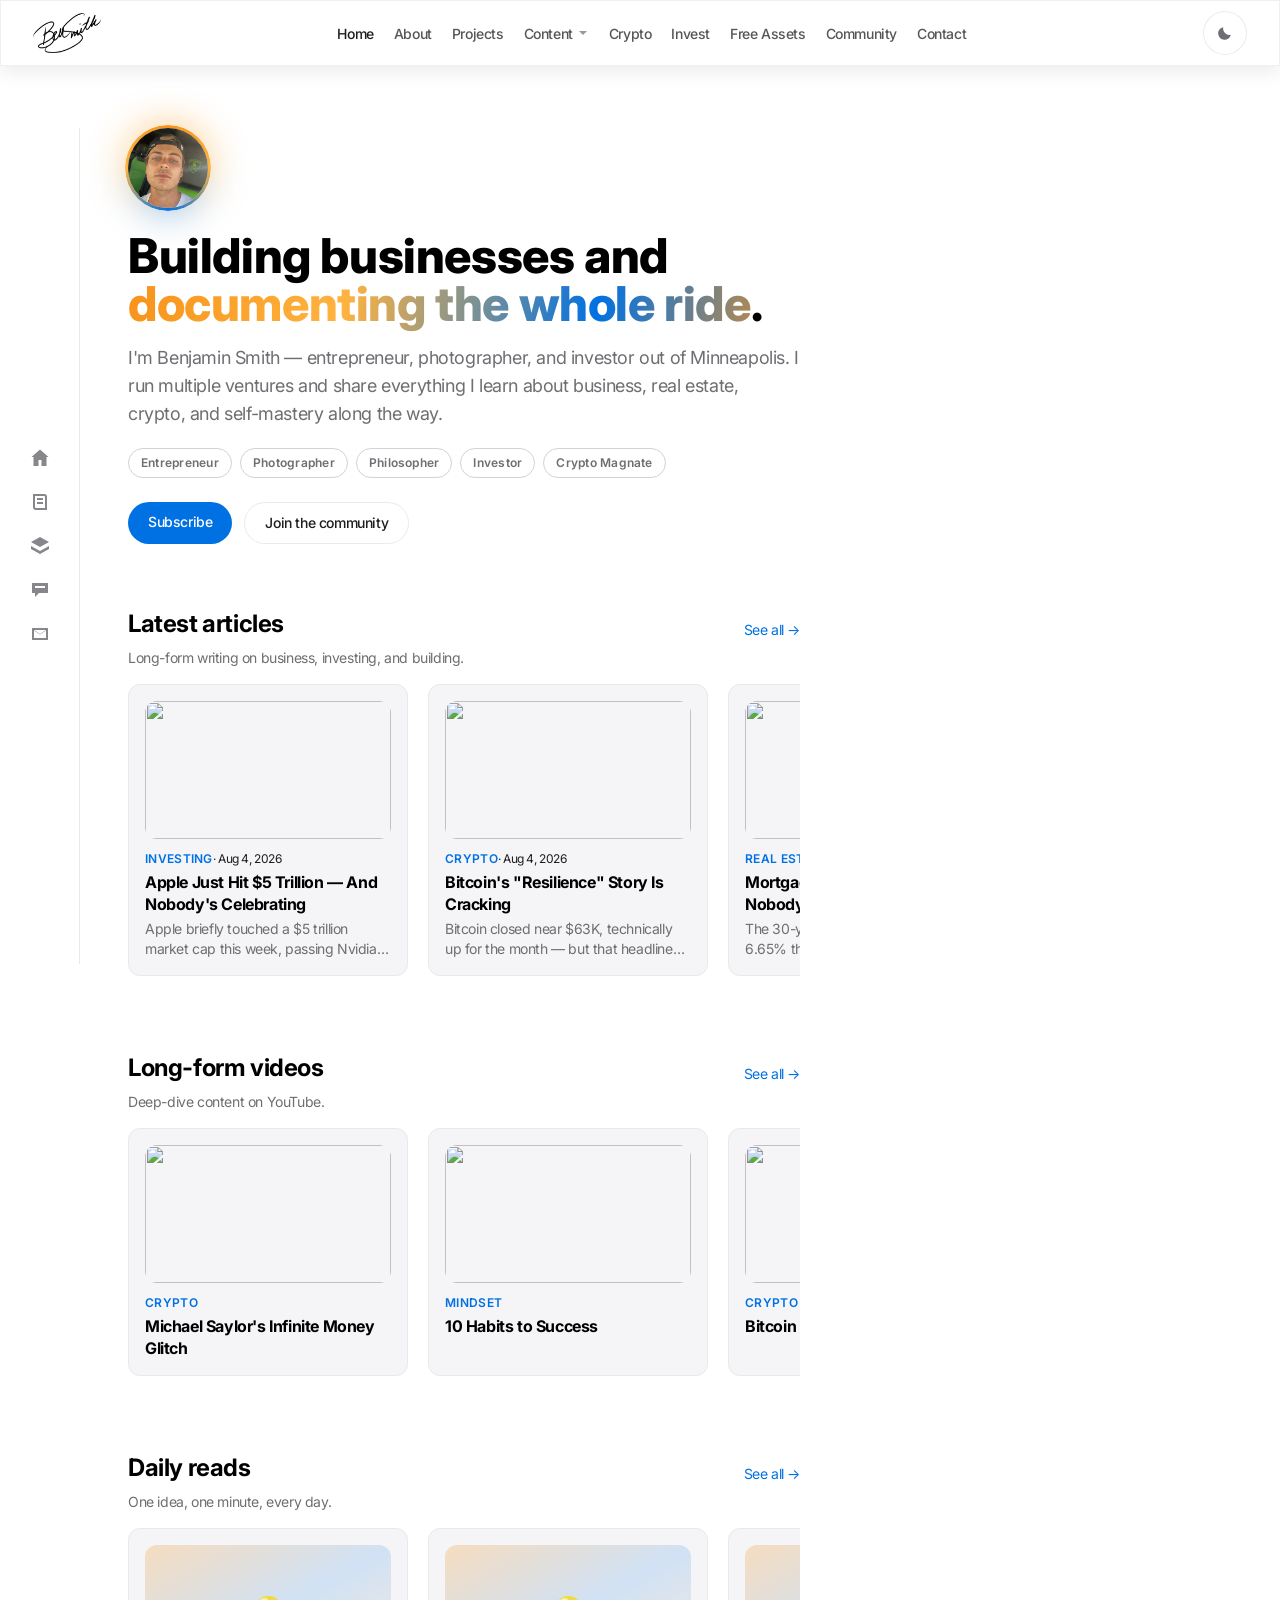
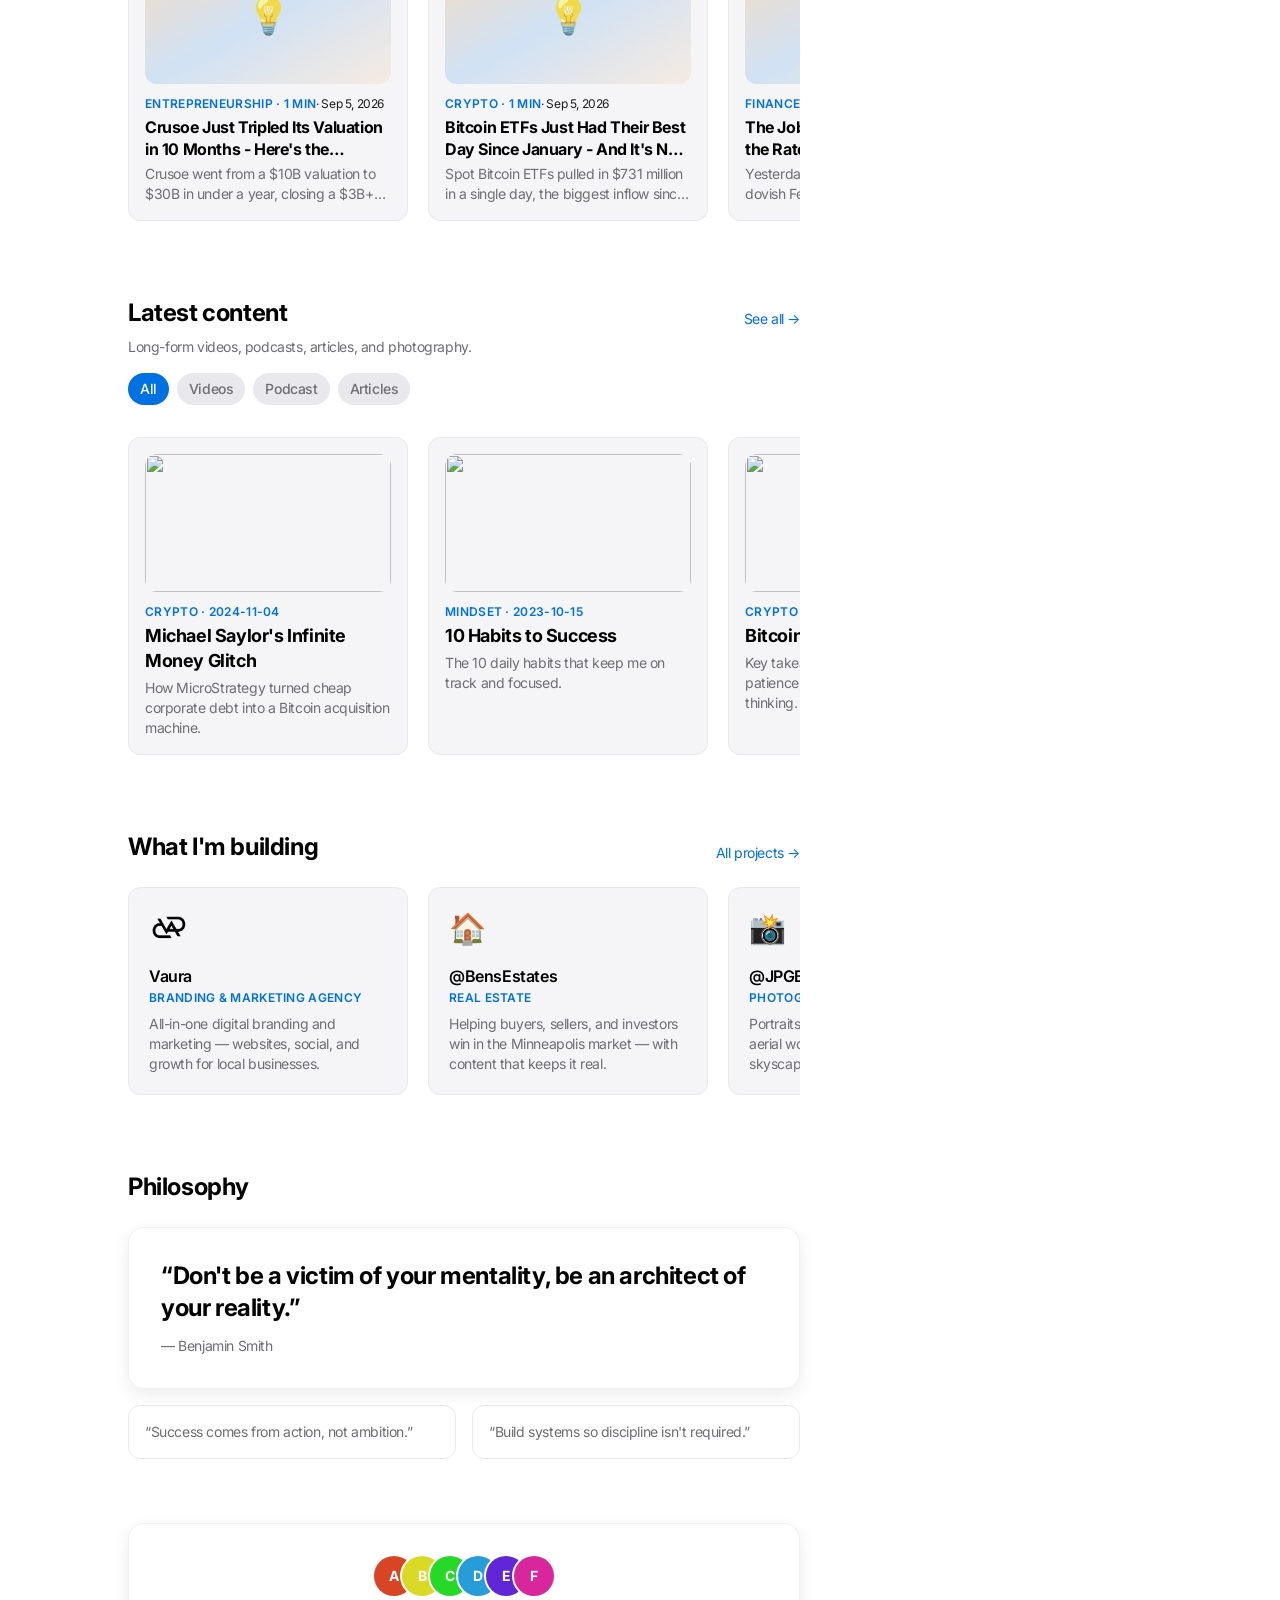
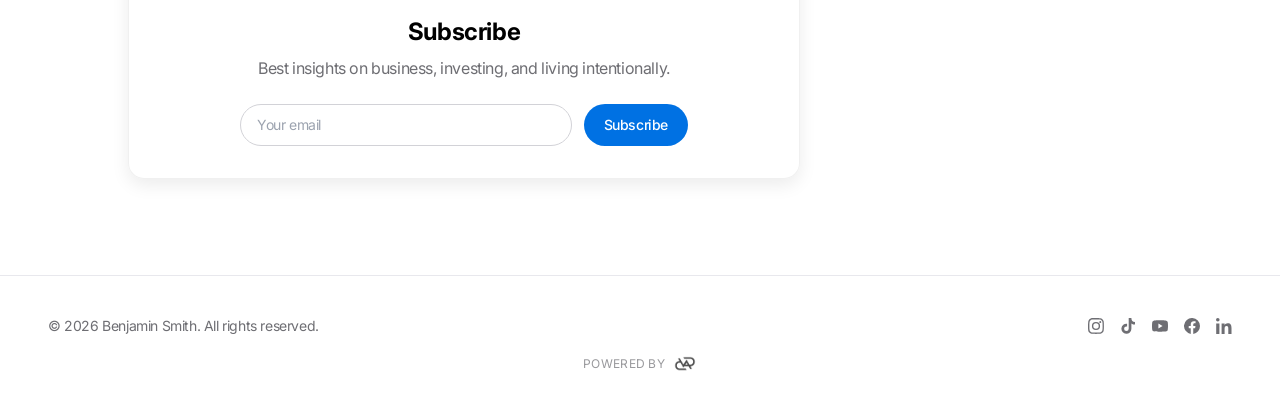
==== commit a12e0a62: "Update index.html" ====
--- a/index.html
+++ b/index.html
@@ -191,6 +191,11 @@
   <script src="js/main.js" defer></script>
   <script>
     // Populate articles showcase
+    const fmtDate = (iso) => {
+      if (!iso) return '';
+      const d = new Date(iso + 'T00:00:00Z');
+      return isNaN(d) ? iso : d.toLocaleDateString('en-US', { month: 'short', day: 'numeric', year: 'numeric', timeZone: 'UTC' });
+    };
     const articleThumb = (article) => article.image
       ? `<img src="${article.image}" alt="" loading="lazy" class="w-full h-full object-cover transition group-hover:scale-105">`
       : `<div class="w-full h-full bg-gradient-to-br from-btc/25 via-indigo-500/15 to-btc/10 dark:from-btc/30 dark:via-indigo-500/20 dark:to-btc/15 flex items-center justify-center"><span class="text-4xl opacity-70">📝</span></div>`;
@@ -200,7 +205,10 @@
         <a href="articles.html" class="block">
           <div class="aspect-video rounded-xl mb-3 overflow-hidden">${articleThumb(article)}</div>
         </a>
-        <a href="https://app.notion.com/p/83f7269252d54d95be6515217888a28e?v=f23101416ba145c4a385bbd5015fede1&query=${encodeURIComponent(article.category)}" target="_blank" rel="noopener" class="text-xs uppercase tracking-wide text-indigo-500 font-semibold mb-1 hover:underline inline-block">${article.category}</a>
+        <div class="flex items-center gap-1.5 mb-1">
+          <a href="https://app.notion.com/p/83f7269252d54d95be6515217888a28e?v=f23101416ba145c4a385bbd5015fede1&query=${encodeURIComponent(article.category)}" target="_blank" rel="noopener" class="text-xs uppercase tracking-wide text-indigo-500 font-semibold hover:underline">${article.category}</a>
+          <span class="text-xs text-slate-400 dark:text-slate-500">· ${fmtDate(article.date)}</span>
+        </div>
         <a href="articles.html" class="block">
           <h3 class="font-bold leading-snug mb-1 text-slate-900 dark:text-slate-100 group-hover:text-indigo-500 transition line-clamp-2">${article.title}</h3>
           <p class="text-sm text-slate-500 dark:text-slate-400 line-clamp-2">${article.excerpt}</p>
@@ -253,7 +261,10 @@
         <a href="reads.html" class="block">
           <div class="aspect-video rounded-xl mb-3 overflow-hidden">${readThumb(read)}</div>
         </a>
-        <a href="https://app.notion.com/p/66d0db95e6b842408a8a14636d20a8b7?v=f23101416ba145c4a385bbd5015fede1&query=${encodeURIComponent(read.category)}" target="_blank" rel="noopener" class="text-xs uppercase tracking-wide text-indigo-500 font-semibold mb-1 hover:underline inline-block">${read.category} · 1 min</a>
+        <div class="flex items-center gap-1.5 mb-1">
+          <a href="https://app.notion.com/p/66d0db95e6b842408a8a14636d20a8b7?v=f23101416ba145c4a385bbd5015fede1&query=${encodeURIComponent(read.category)}" target="_blank" rel="noopener" class="text-xs uppercase tracking-wide text-indigo-500 font-semibold hover:underline">${read.category} · 1 min</a>
+          <span class="text-xs text-slate-400 dark:text-slate-500">· ${fmtDate(read.date)}</span>
+        </div>
         <a href="reads.html" class="block">
           <h3 class="font-bold leading-snug mb-1 text-slate-900 dark:text-slate-100 group-hover:text-indigo-500 transition line-clamp-2">${read.title}</h3>
           <p class="text-sm text-slate-500 dark:text-slate-400 line-clamp-2">${read.excerpt}</p>
--- a/css/style.css
+++ b/css/style.css
@@ -211,20 +211,20 @@
 
 /* ---------- Pointer-tracking spotlight glow (vanilla port of GlowCard) ---------- */
 [data-glow] {
-  --base: 30;            /* orange lean */
-  --spread: 200;
+  /* Brand-locked: blends Bitcoin orange <-> Apple blue with cursor X,
+     matching .glow-ring — never drifts through green/purple */
+  --glow-color: color-mix(in oklab, #0071e3 calc(var(--xp, 0) * 100%), #f7931a);
   --radius: 16;
   --border: 2;
   --size: 220;
   --border-size: calc(var(--border) * 1px);
   --spotlight-size: calc(var(--size) * 1px);
-  --hue: calc(var(--base) + (var(--xp, 0) * var(--spread)));
   position: relative;
   touch-action: auto;
   background-image: radial-gradient(
     var(--spotlight-size) var(--spotlight-size) at
     calc(var(--x, 0) * 1px) calc(var(--y, 0) * 1px),
-    hsl(var(--hue) 100% 70% / 0.08), transparent
+    color-mix(in srgb, var(--glow-color) 8%, transparent), transparent
   );
   background-size: calc(100% + (2 * var(--border-size))) calc(100% + (2 * var(--border-size)));
   background-position: 50% 50%;
@@ -255,7 +255,7 @@
   background-image: radial-gradient(
     calc(var(--spotlight-size) * 0.75) calc(var(--spotlight-size) * 0.75) at
     calc(var(--x, 0) * 1px) calc(var(--y, 0) * 1px),
-    hsl(var(--hue) 100% 50% / 0.9), transparent 100%
+    color-mix(in srgb, var(--glow-color) 90%, transparent), transparent 100%
   );
   filter: brightness(1.8);
 }
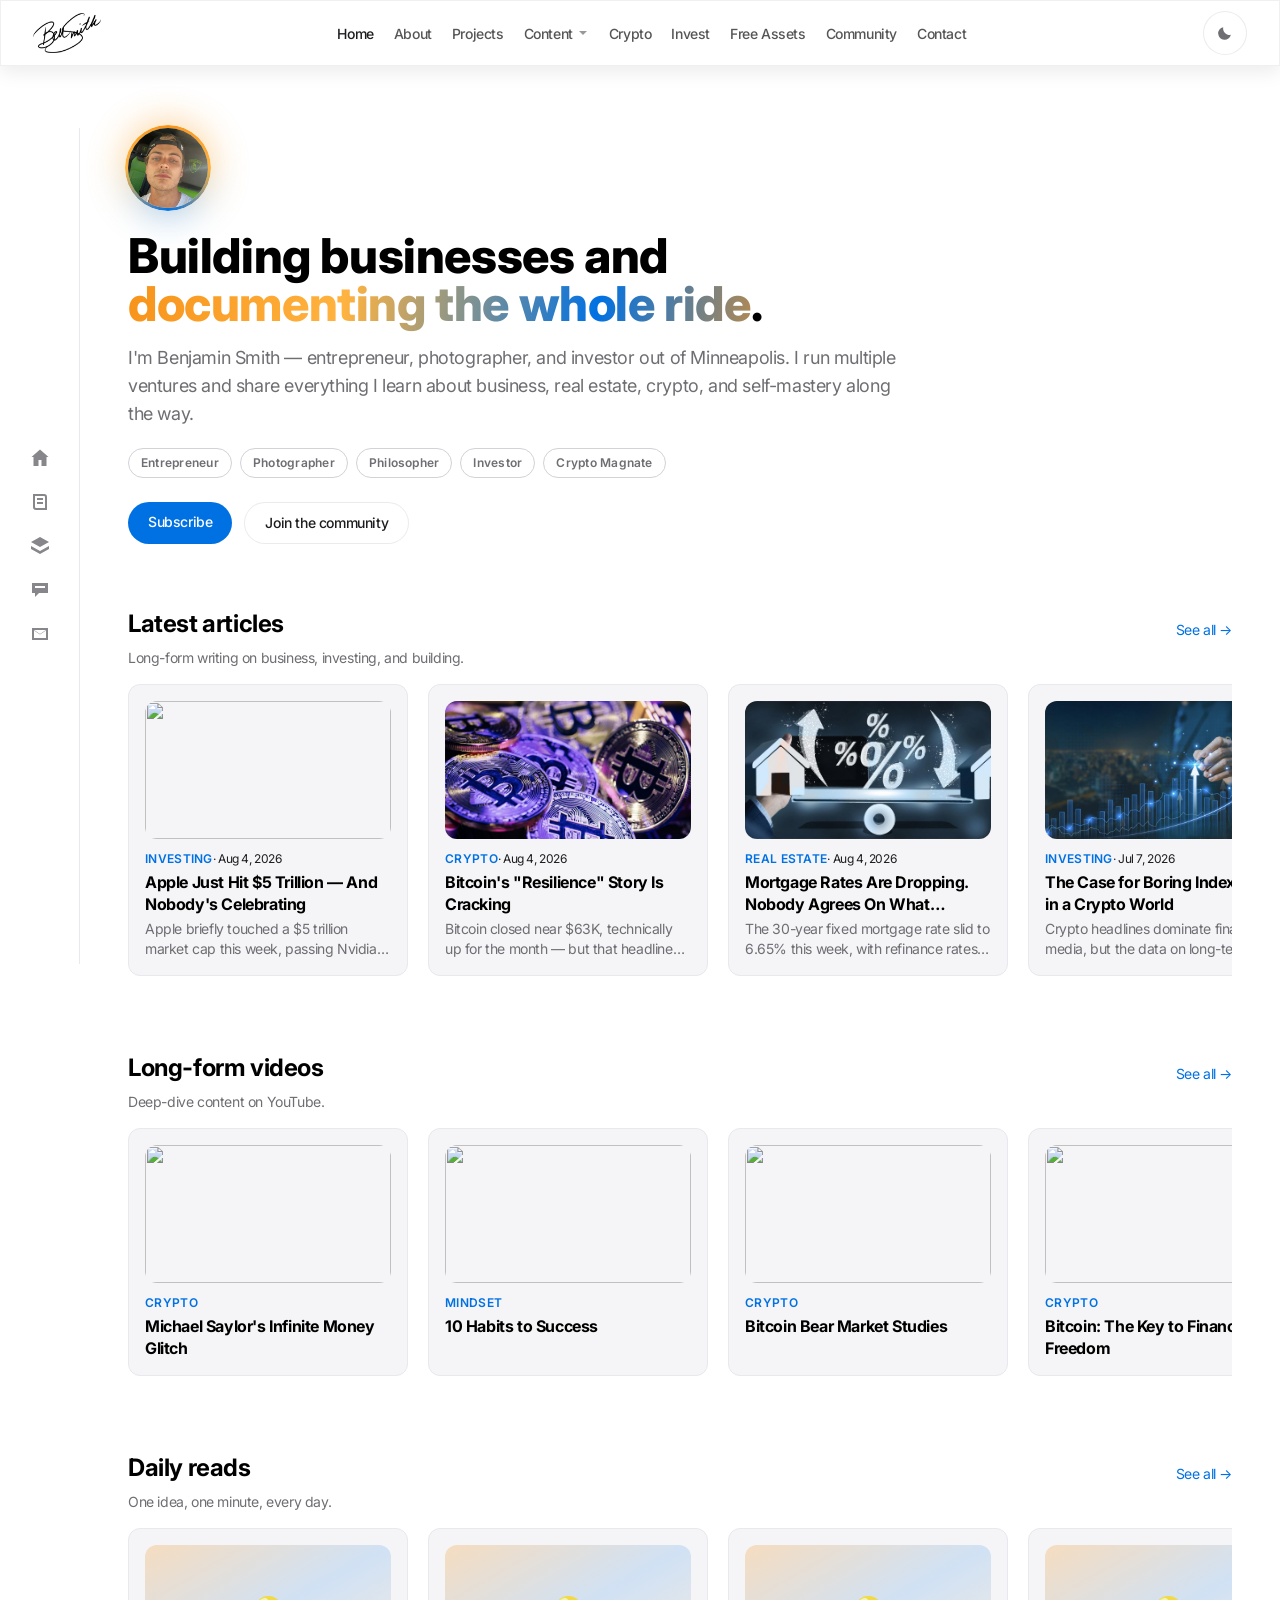
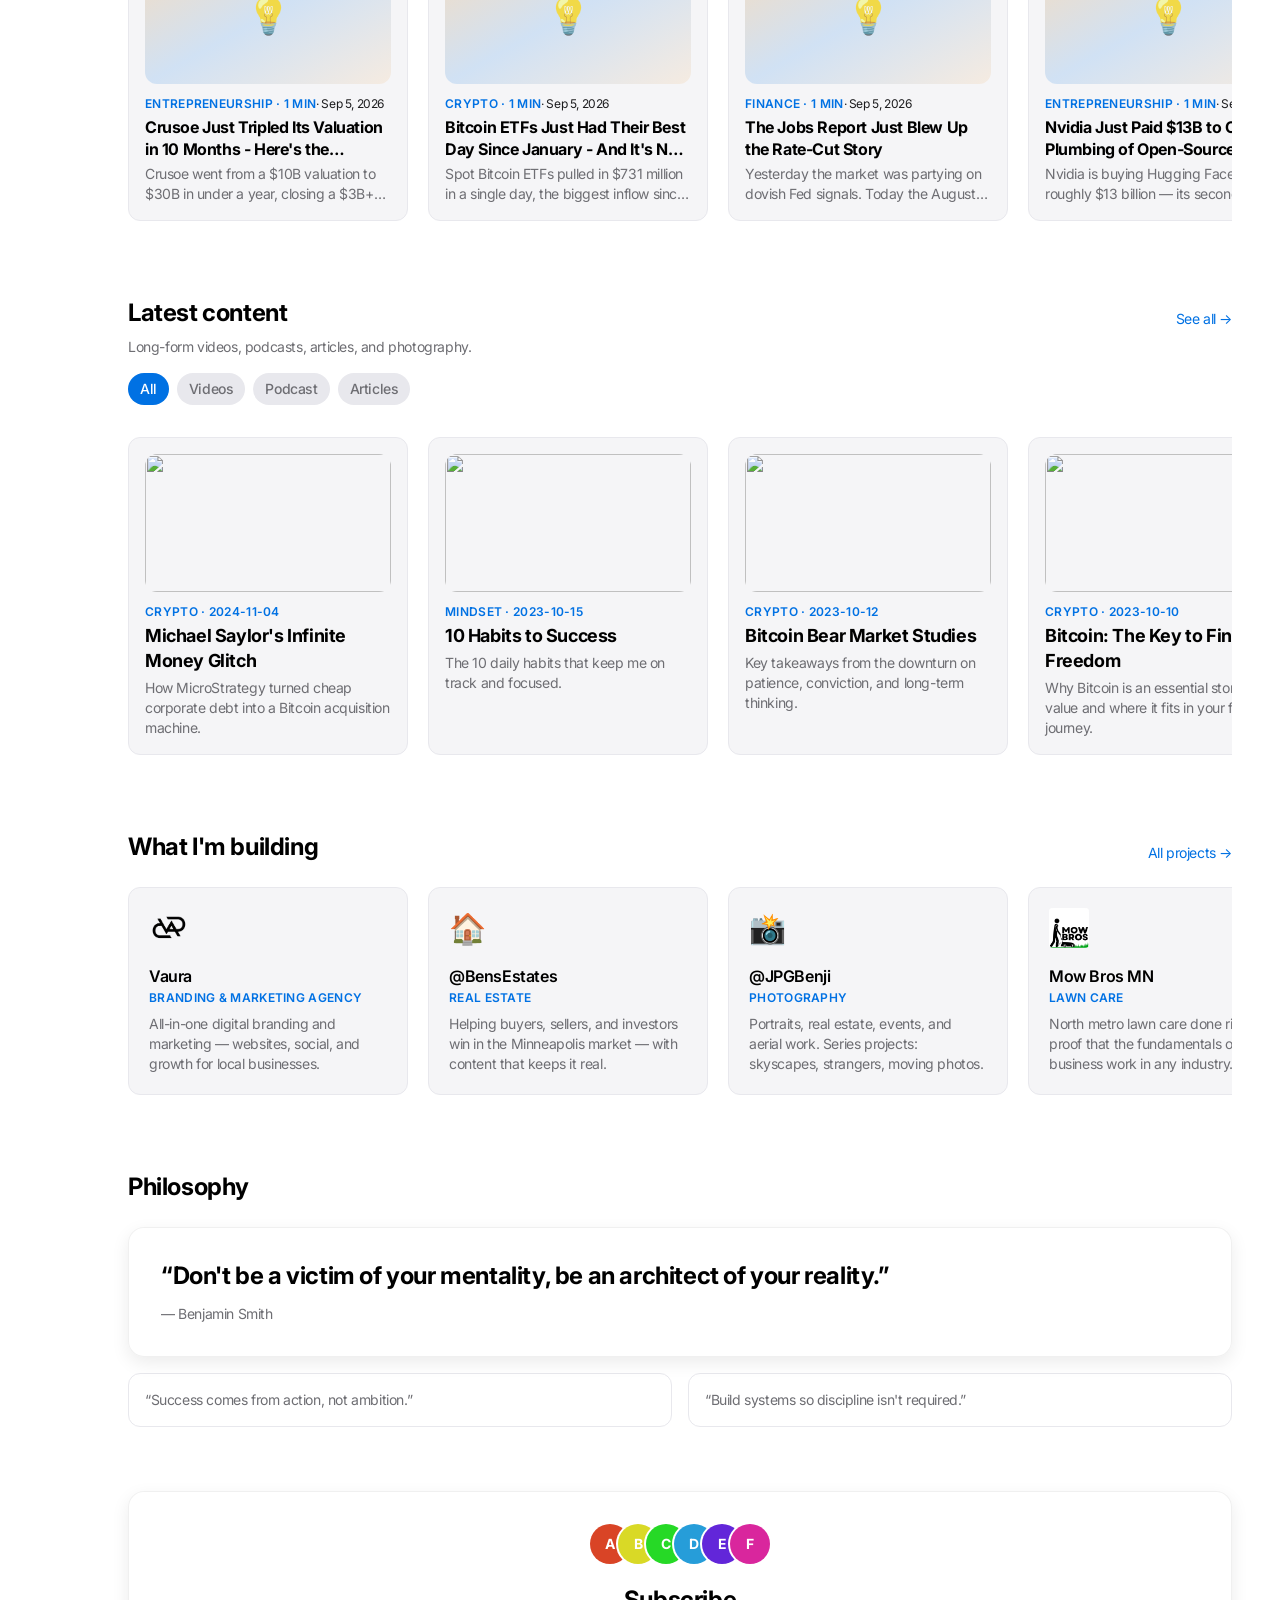
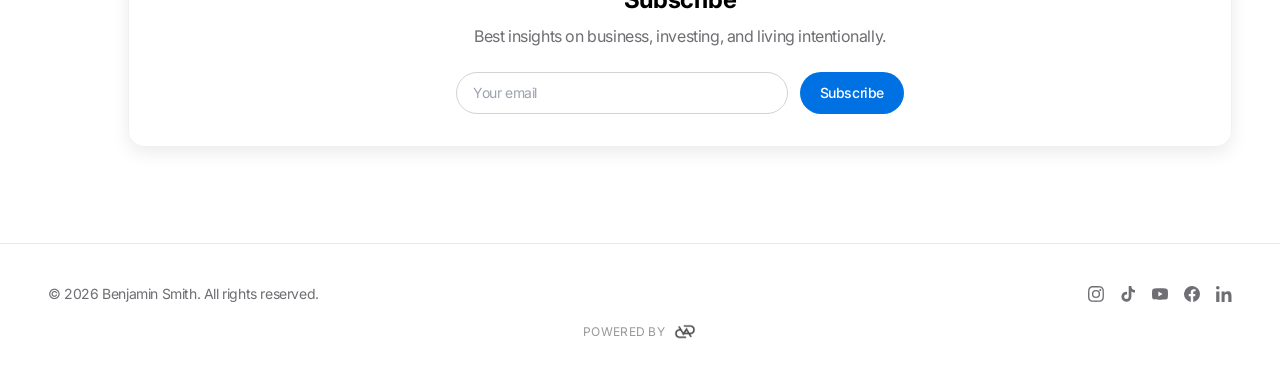
==== commit ef71f856: "Full-width desktop layout and 4-column content grids" ====
--- a/index.html
+++ b/index.html
@@ -49,7 +49,7 @@
 </head>
 <body class="font-sans antialiased bg-white text-slate-800 dark:bg-slate-900 dark:text-slate-200 tracking-tight">
 
-  <div class="max-w-7xl mx-auto">
+  <div class="page-shell">
     <div class="min-h-screen flex">
 
       <!-- Side rail: quick on-page navigation -->
@@ -72,17 +72,17 @@
       </aside>
 
       <!-- Main -->
-      <main class="grow min-w-0 px-6 md:px-12 py-12 md:py-16 space-y-16 max-w-3xl">
+      <main class="grow min-w-0 px-6 md:px-12 py-12 md:py-16 space-y-16">
 
         <!-- Hero -->
         <section id="home" class="scroll-mt-24">
           <div class="glow-ring rounded-full w-20 h-20 mb-6">
             <img src="images/avatar.jpg" alt="Benjamin Smith" class="w-20 h-20 rounded-full relative z-10 object-cover">
           </div>
-          <h1 class="text-4xl md:text-5xl font-extrabold leading-tight mb-4 text-slate-900 dark:text-slate-100">
+          <h1 class="text-4xl md:text-5xl font-extrabold leading-tight mb-4 text-slate-900 dark:text-slate-100 max-w-3xl">
             Building businesses and <span class="glow-text">documenting the whole ride</span>.
           </h1>
-          <p class="text-lg text-slate-500 dark:text-slate-400 mb-5">
+          <p class="text-lg text-slate-500 dark:text-slate-400 mb-5 max-w-3xl">
             I'm Benjamin Smith — entrepreneur, photographer, and investor out of Minneapolis. I run multiple ventures and share everything I learn about business, real estate, crypto, and self-mastery along the way.
           </p>
           <div class="flex flex-wrap gap-2 mb-6" aria-label="Brand pillars">
@@ -227,7 +227,7 @@
     document.getElementById('reads-row').innerHTML = rowSkeleton(3);
 
     fetch('data/articles.json').then(r => r.ok ? r.json() : []).then(articles => {
-      const first3 = articles.slice(0, 3);
+      const first3 = articles.slice(0, 6);
       document.getElementById('articles-row').innerHTML = first3.length
         ? first3.map(articleCardHtml).join('')
         : '<p class="text-sm text-slate-500">Articles coming soon...</p>';
@@ -243,7 +243,7 @@
 
     fetch('data/videos.json').then(r => r.ok ? r.json() : []).then(videos => {
       const longform = videos.filter(v => v.cat === 'video');
-      const first3 = longform.slice(0, 3);
+      const first3 = longform.slice(0, 6);
       if (first3.length) {
         document.getElementById('videos-row').innerHTML = first3.map(videoCardHtml).join('');
       } else {
@@ -272,7 +272,7 @@
       </div>`;
 
     fetch('data/daily-reads.json').then(r => r.ok ? r.json() : []).then(reads => {
-      const first3 = reads.slice(0, 3);
+      const first3 = reads.slice(0, 6);
       if (first3.length) {
         document.getElementById('reads-row').innerHTML = first3.map(readCardHtml).join('');
       } else {
--- a/css/style.css
+++ b/css/style.css
@@ -276,3 +276,34 @@
   .carousel { display: flex !important; gap: 1.25rem; overflow-x: auto; scroll-snap-type: x mandatory; padding-bottom: 0.75rem; -webkit-overflow-scrolling: touch; touch-action: pan-x; scrollbar-gutter: stable; }
   .carousel > * { scroll-snap-align: start; flex: 0 0 auto; width: 80vw; }
 }
+
+/* ---------- Page shell: use the whole desktop canvas ----------
+   Content pages were capped at Tailwind's max-w-4xl (896px), which left most
+   of a desktop screen empty and squeezed card grids down to two columns.
+   This is defined here rather than as a Tailwind utility because
+   tailwind-built.css is a pre-built artifact (zero-build site) and only
+   contains the classes that were in the markup when it was generated. */
+.page-shell {
+  width: 100%;
+  max-width: 1600px;
+  margin-inline: auto;
+}
+
+/* ---------- Responsive content grid (articles, reads, videos, podcast) ----------
+   Replaces the `carousel sm:grid sm:grid-cols-2` pattern, which never became a
+   grid on desktop: style.css loads after tailwind-built.css, so the unscoped
+   `.carousel { display: flex }` rule beat `.sm\:grid` at equal specificity and
+   every breakpoint got a clipped one-row scroller. Pairs with .m-carousel,
+   which restores the swipeable row on phones only. */
+.content-grid {
+  display: grid;
+  grid-template-columns: repeat(1, minmax(0, 1fr));
+  gap: 1.25rem;
+  align-items: start;
+}
+@media (min-width: 640px) {
+  .content-grid { grid-template-columns: repeat(2, minmax(0, 1fr)); }
+}
+@media (min-width: 1024px) {
+  .content-grid { grid-template-columns: repeat(4, minmax(0, 1fr)); }
+}
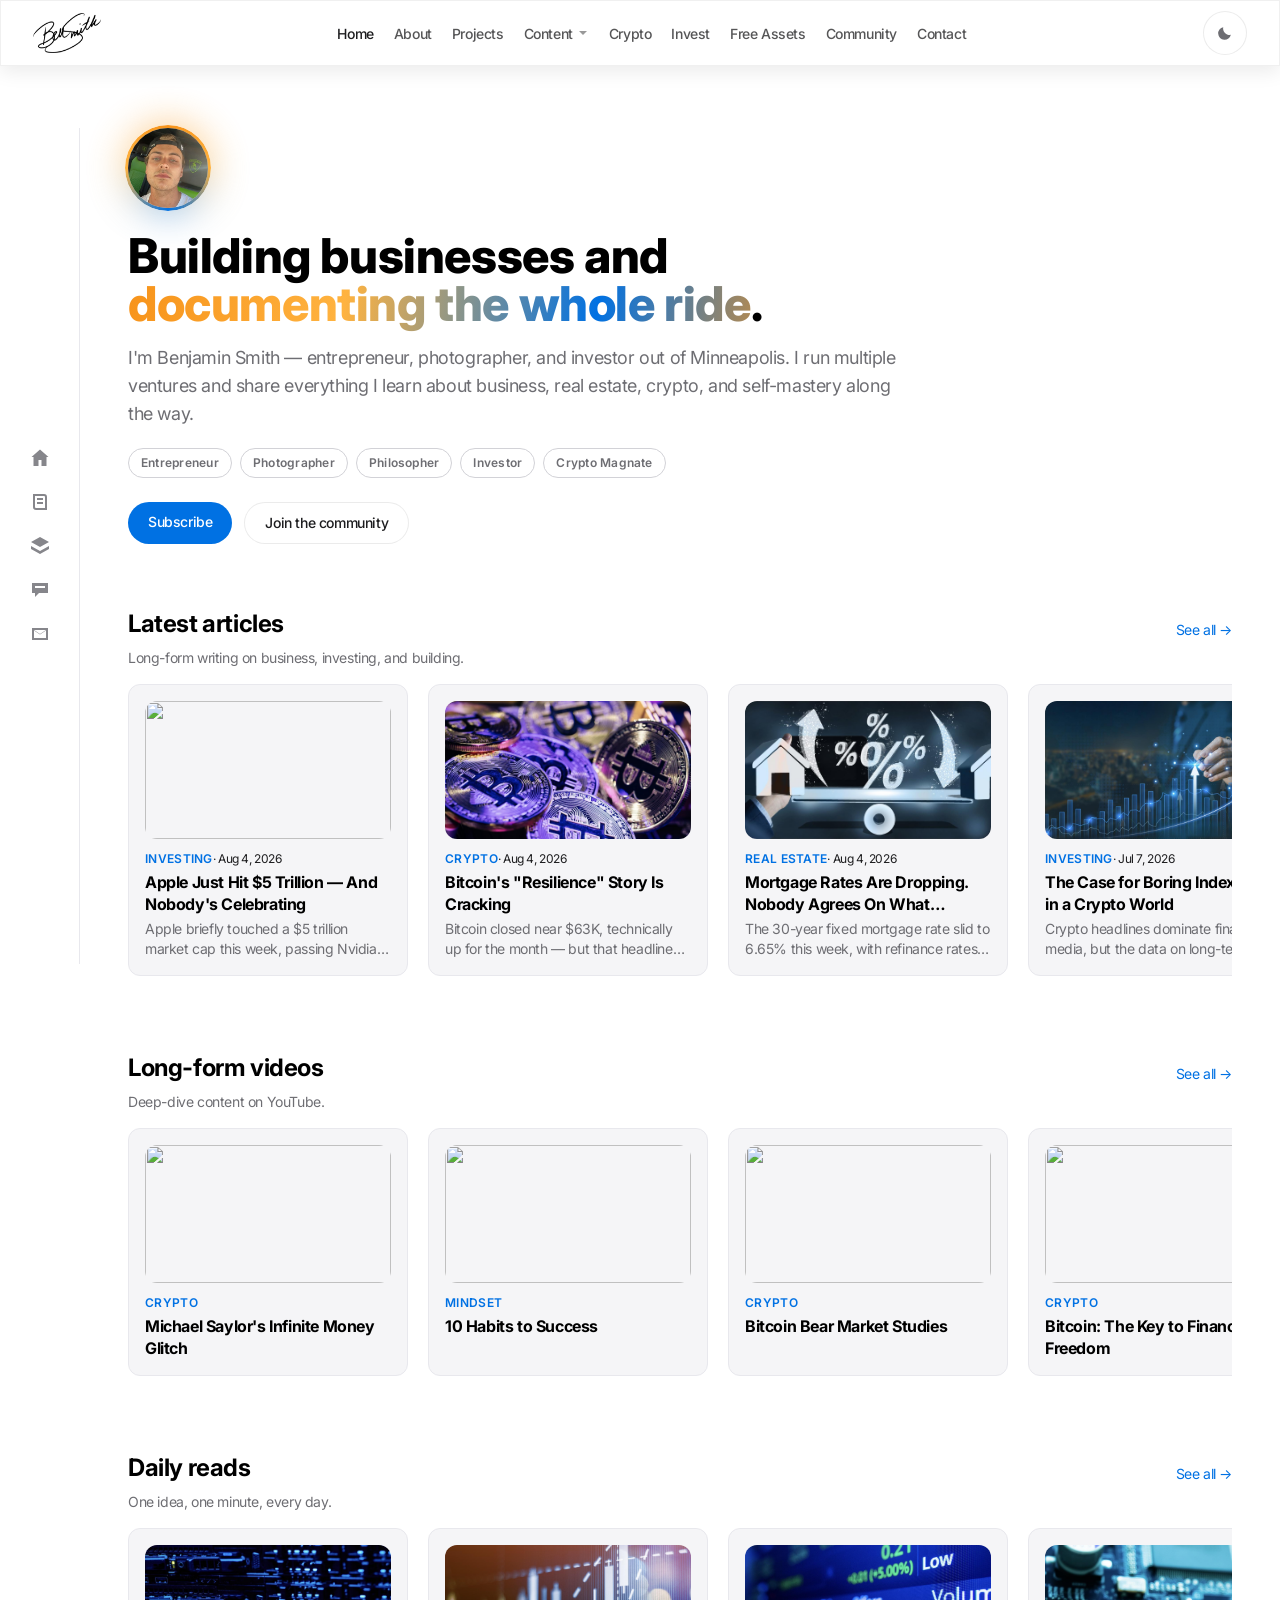
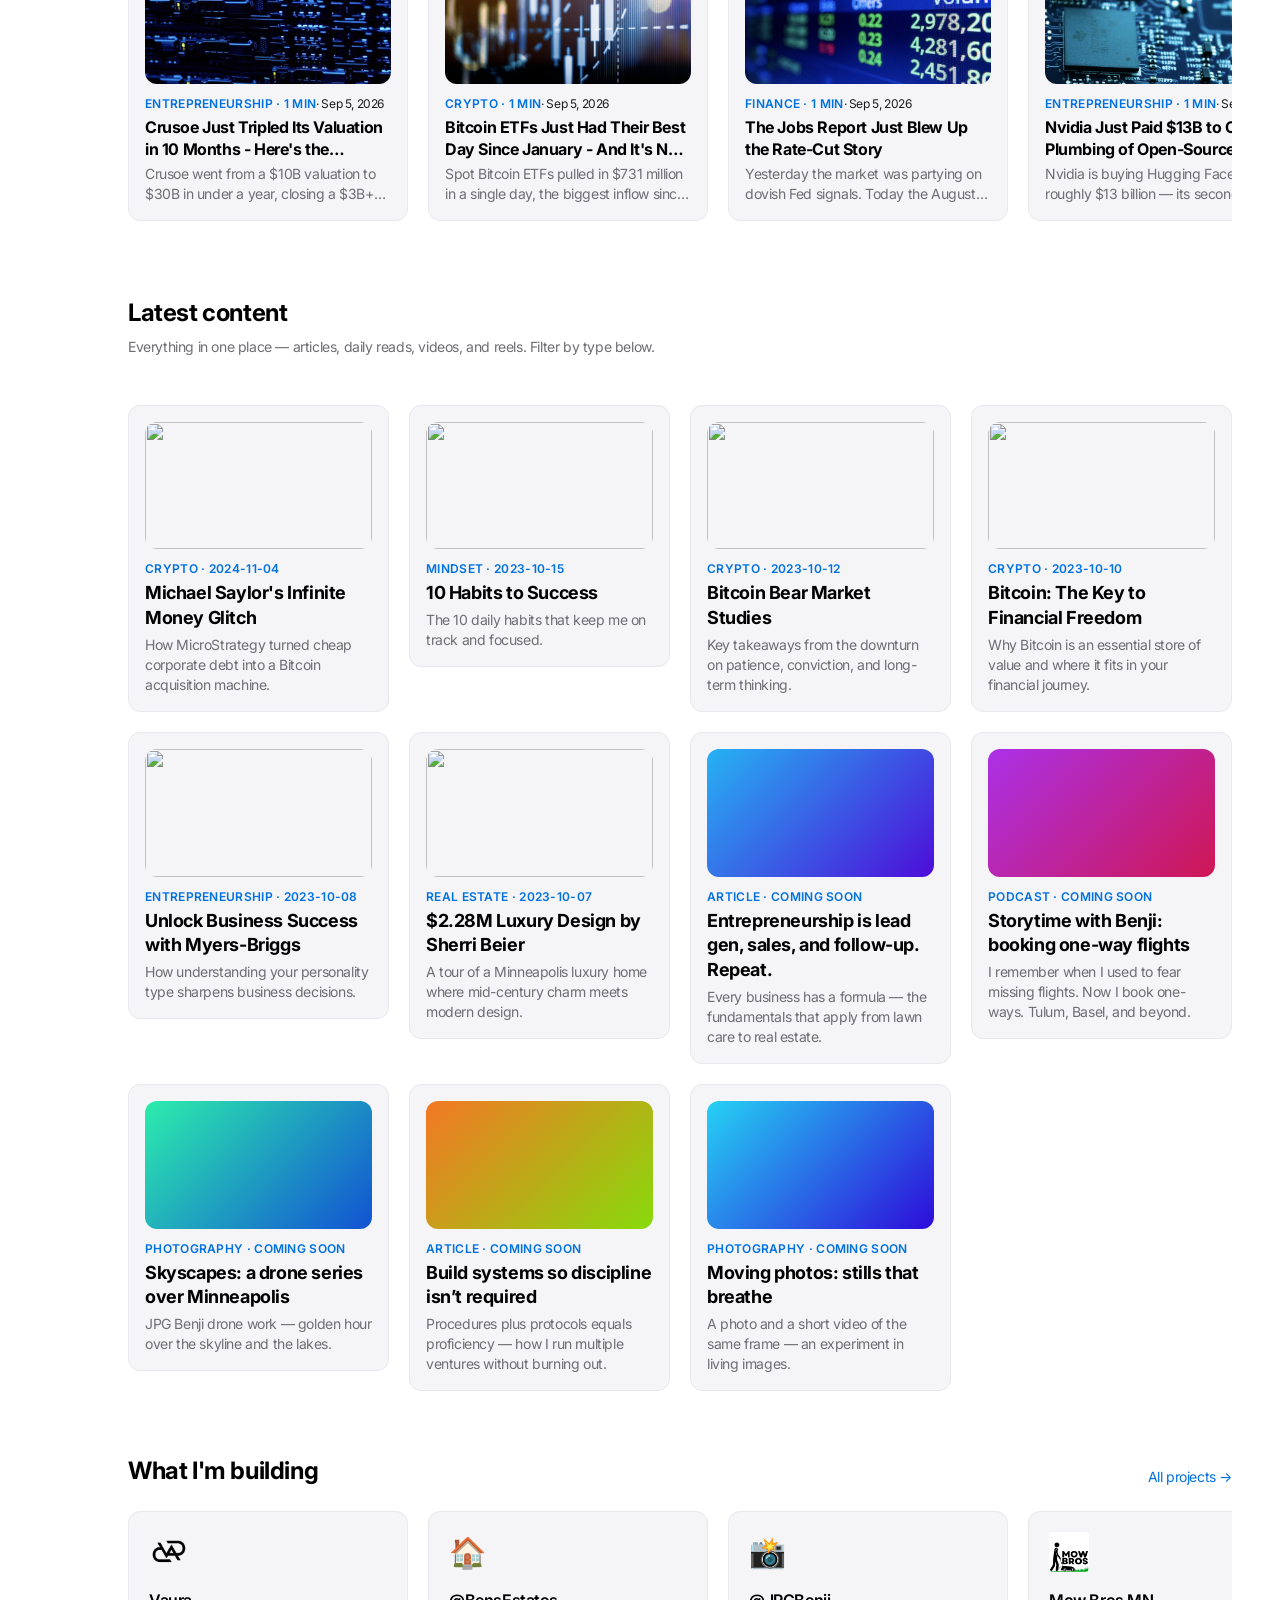
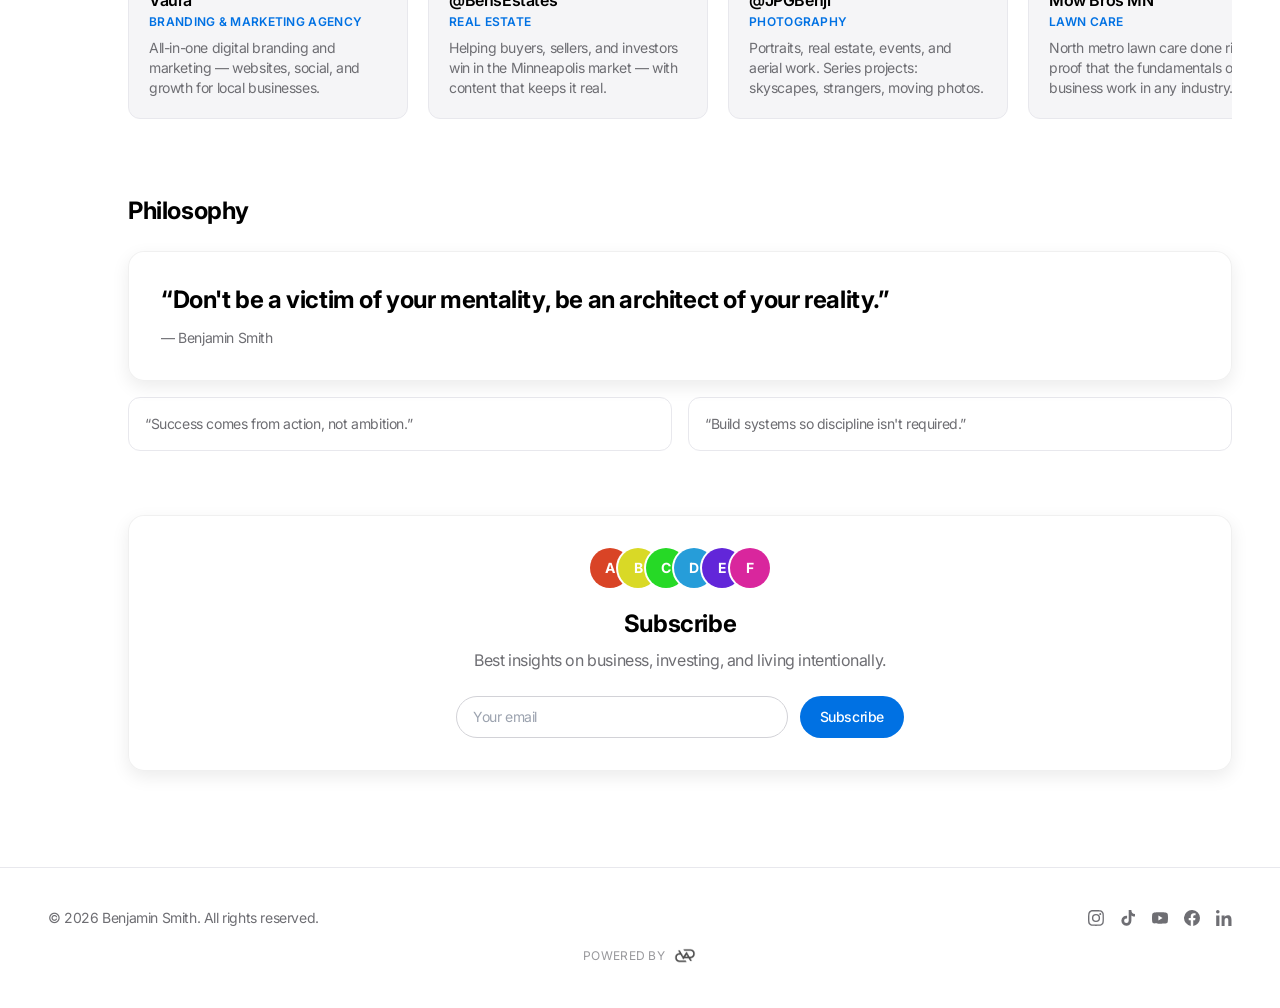
==== commit 70b42292: "Mixed content feed with type filters; stop clipping cards on mobile" ====
--- a/index.html
+++ b/index.html
@@ -132,16 +132,11 @@
         <section id="content" class="scroll-mt-24">
           <div class="flex items-end justify-between mb-2">
             <h2 class="text-2xl font-bold text-slate-900 dark:text-slate-100">Latest content</h2>
-            <a href="videos.html" class="text-sm text-indigo-500 hover:underline">See all →</a>
-          </div>
-          <p class="text-slate-500 dark:text-slate-400 text-sm mb-4">Long-form videos, podcasts, articles, and photography.</p>
-          <div class="flex flex-wrap gap-2 mb-8" id="category-tabs">
-            <button data-cat="all" class="tab-active px-3 py-1.5 rounded-full text-sm font-medium transition">All</button>
-            <button data-cat="video" class="tab px-3 py-1.5 rounded-full text-sm font-medium transition">Videos</button>
-            <button data-cat="podcast" class="tab px-3 py-1.5 rounded-full text-sm font-medium transition">Podcast</button>
-            <button data-cat="article" class="tab px-3 py-1.5 rounded-full text-sm font-medium transition">Articles</button>
-          </div>
-          <div id="articles-grid" class="carousel"><!-- populated by js/main.js --></div>
+          </div>
+          <p class="text-slate-500 dark:text-slate-400 text-sm mb-4">Everything in one place — articles, daily reads, videos, and reels. Filter by type below.</p>
+          <div class="flex flex-wrap gap-2 mb-8" id="category-tabs"><!-- tabs built from the feed by js/main.js --></div>
+          <div id="articles-grid" class="content-grid"><!-- populated by js/main.js --></div>
+          <div class="text-center mt-6" id="content-more"></div>
         </section>
 
         <!-- Ventures -->
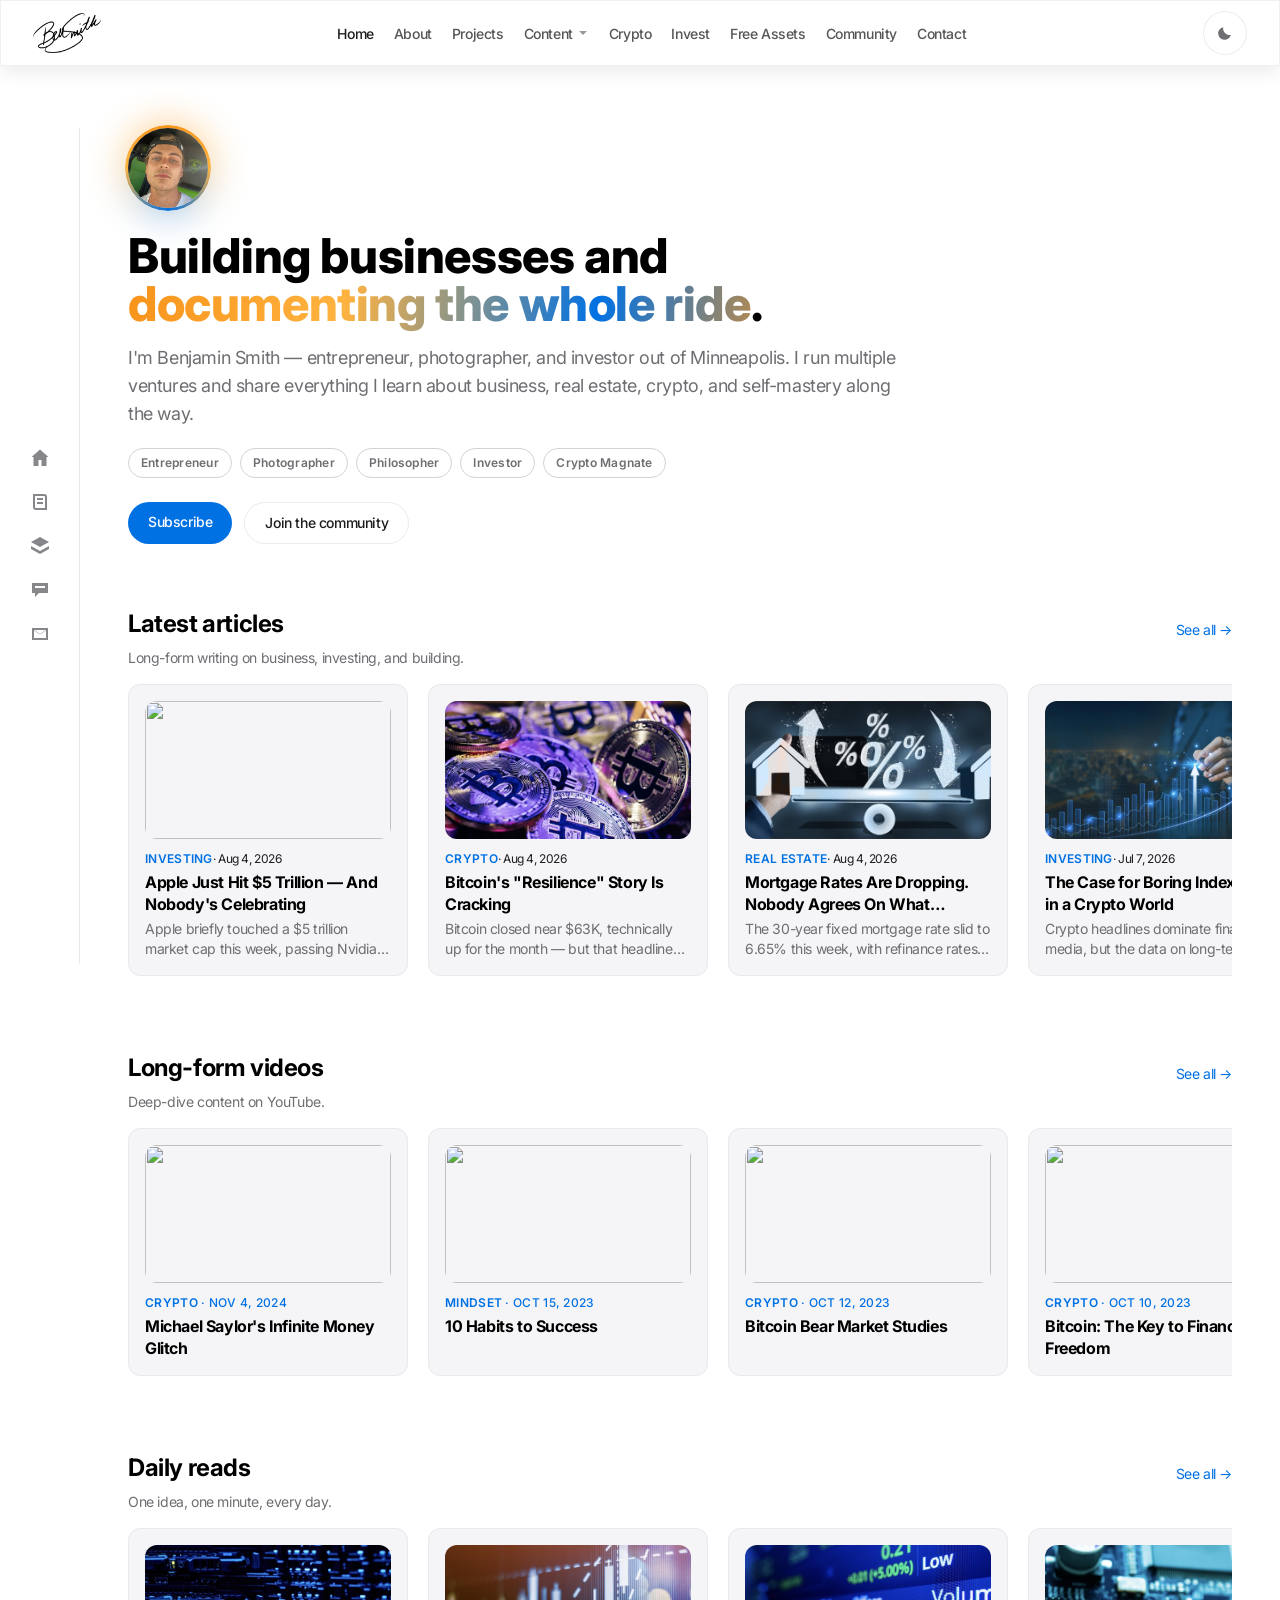
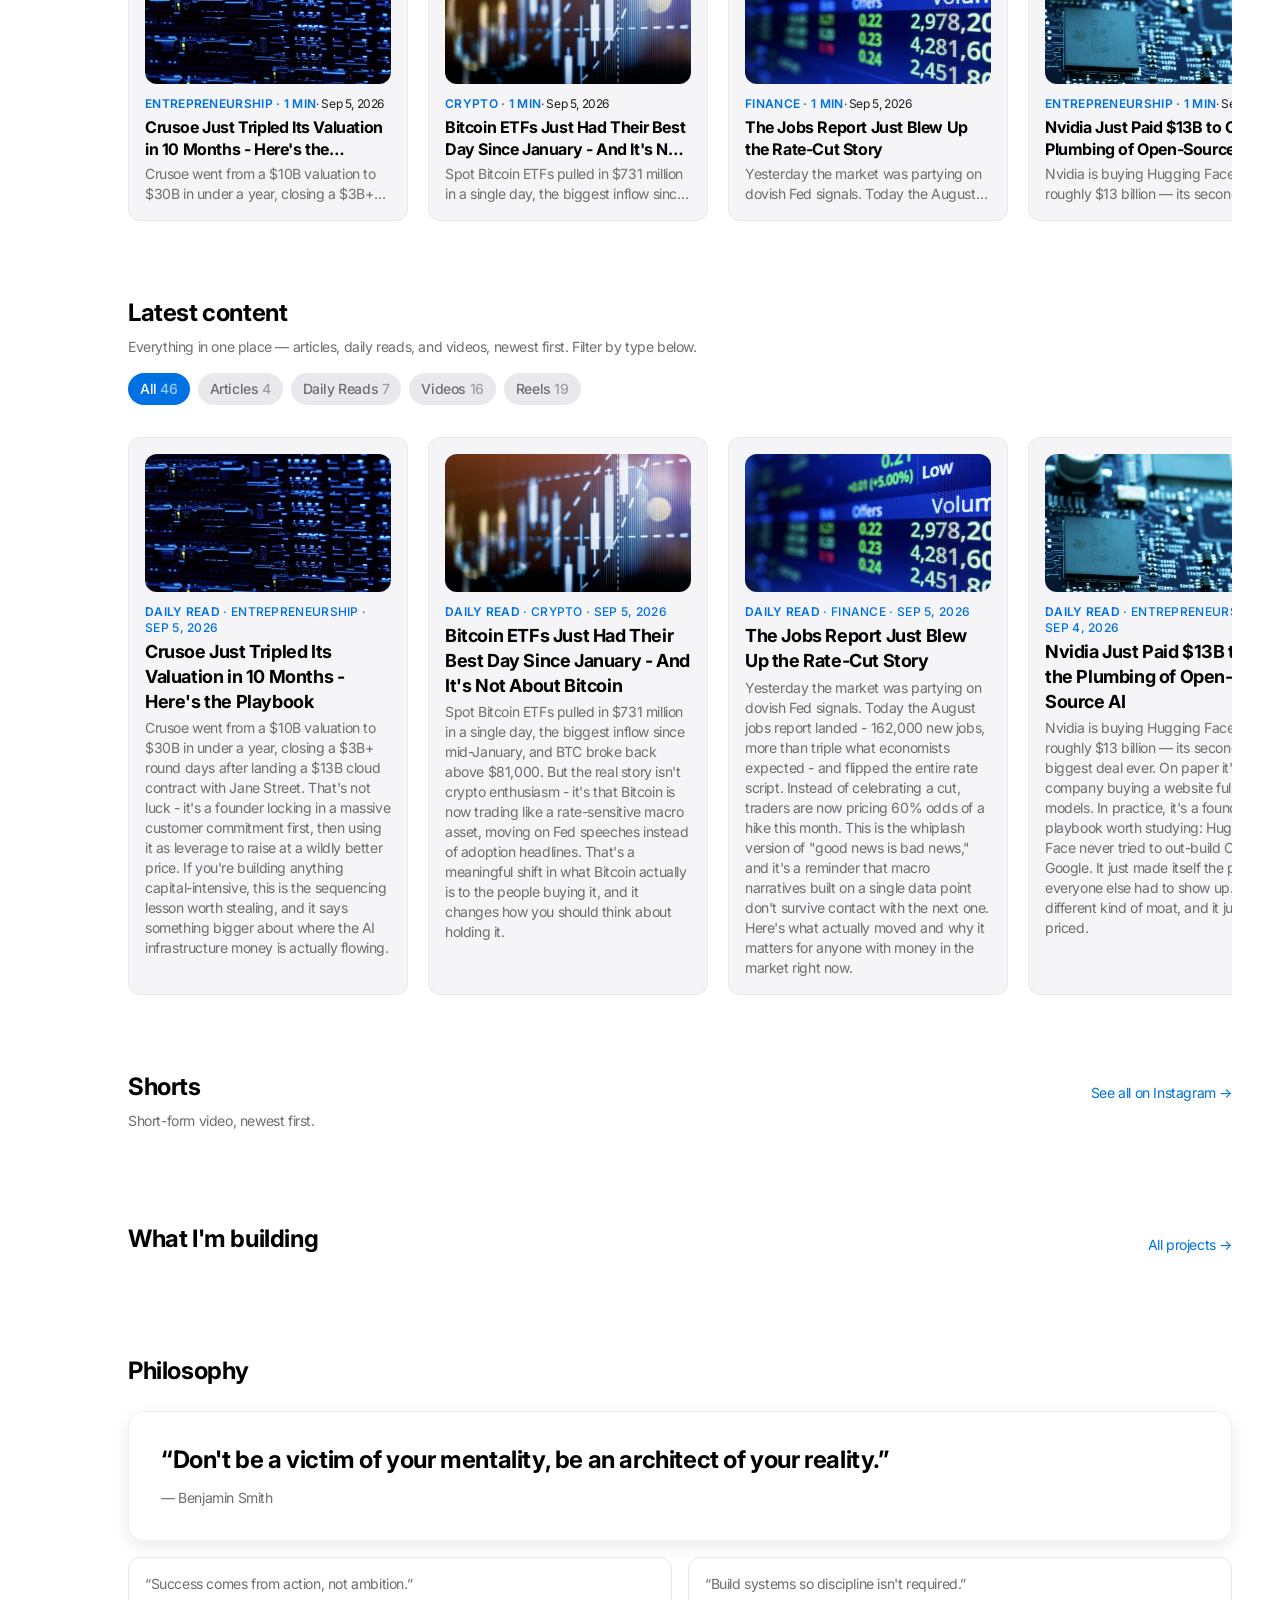
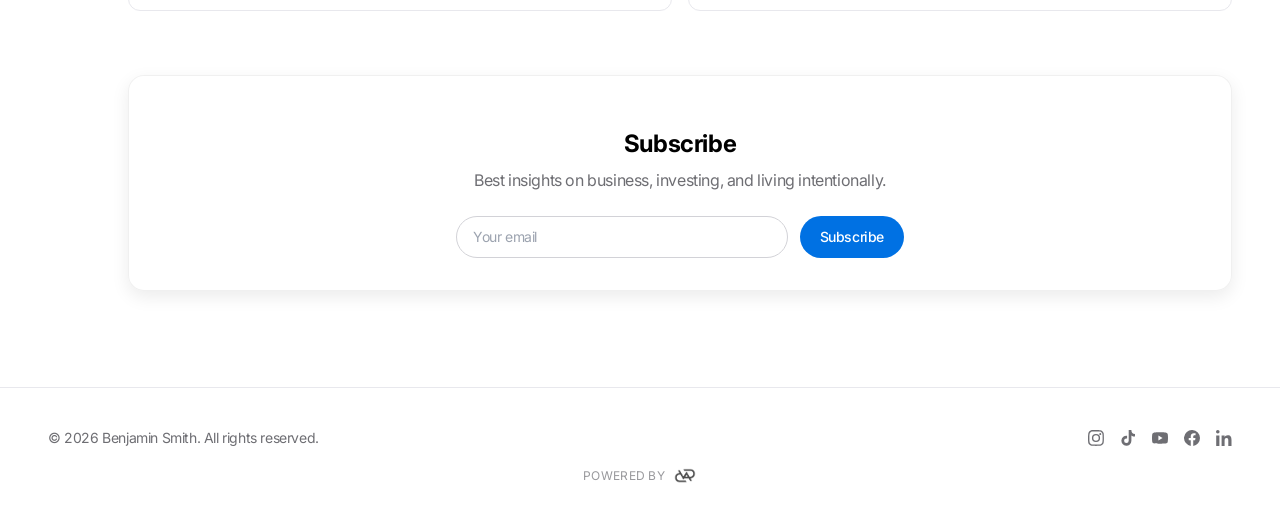
==== commit aae2ed14: "Latest content back to a scrollable row; add a Shorts row" ====
--- a/index.html
+++ b/index.html
@@ -133,10 +133,19 @@
           <div class="flex items-end justify-between mb-2">
             <h2 class="text-2xl font-bold text-slate-900 dark:text-slate-100">Latest content</h2>
           </div>
-          <p class="text-slate-500 dark:text-slate-400 text-sm mb-4">Everything in one place — articles, daily reads, videos, and reels. Filter by type below.</p>
+          <p class="text-slate-500 dark:text-slate-400 text-sm mb-4">Everything in one place — articles, daily reads, and videos, newest first. Filter by type below.</p>
           <div class="flex flex-wrap gap-2 mb-8" id="category-tabs"><!-- tabs built from the feed by js/main.js --></div>
-          <div id="articles-grid" class="content-grid"><!-- populated by js/main.js --></div>
-          <div class="text-center mt-6" id="content-more"></div>
+          <div id="articles-grid" class="carousel"><!-- populated by js/main.js --></div>
+        </section>
+
+        <!-- Shorts -->
+        <section id="shorts" class="scroll-mt-24">
+          <div class="flex items-end justify-between mb-2">
+            <h2 class="text-2xl font-bold text-slate-900 dark:text-slate-100">Shorts</h2>
+            <a href="https://www.instagram.com/benjaminjbsmith/reels/" target="_blank" rel="noopener" class="text-sm text-indigo-500 hover:underline">See all on Instagram →</a>
+          </div>
+          <p class="text-slate-500 dark:text-slate-400 text-sm mb-4">Short-form video, newest first.</p>
+          <div class="carousel carousel-shorts" id="shorts-row"><!-- populated by js/main.js --></div>
         </section>
 
         <!-- Ventures -->
@@ -186,6 +195,8 @@
   <script src="js/main.js" defer></script>
   <script>
     // Populate articles showcase
+    // Newest first, regardless of the order the feed happens to be written in.
+    const byNewest = (arr) => [...arr].sort((a, b) => String(b.date || '').localeCompare(String(a.date || '')));
     const fmtDate = (iso) => {
       if (!iso) return '';
       const d = new Date(iso + 'T00:00:00Z');
@@ -222,7 +233,7 @@
     document.getElementById('reads-row').innerHTML = rowSkeleton(3);
 
     fetch('data/articles.json').then(r => r.ok ? r.json() : []).then(articles => {
-      const first3 = articles.slice(0, 6);
+      const first3 = byNewest(articles).slice(0, 6);
       document.getElementById('articles-row').innerHTML = first3.length
         ? first3.map(articleCardHtml).join('')
         : '<p class="text-sm text-slate-500">Articles coming soon...</p>';
@@ -232,12 +243,12 @@
     const videoCardHtml = (v) => `
       <a href="${v.url}" target="_blank" rel="noopener" class="card group block shrink-0 w-72 p-4">
         <div class="aspect-video rounded-xl mb-3 overflow-hidden"><img src="${v.thumb}" alt="" loading="lazy" class="w-full h-full object-cover transition group-hover:scale-105"></div>
-        <p class="text-xs uppercase tracking-wide text-indigo-500 font-semibold mb-1">${v.label}</p>
+        <p class="text-xs uppercase tracking-wide text-indigo-500 font-semibold mb-1">${v.label}<span class="text-slate-400 dark:text-slate-500 font-medium normal-case tracking-normal"> · ${fmtDate(v.date)}</span></p>
         <h3 class="font-bold leading-snug text-slate-900 dark:text-slate-100 group-hover:text-indigo-500 transition line-clamp-2">${v.title}</h3>
       </a>`;
 
     fetch('data/videos.json').then(r => r.ok ? r.json() : []).then(videos => {
-      const longform = videos.filter(v => v.cat === 'video');
+      const longform = byNewest(videos.filter(v => v.cat === 'video'));
       const first3 = longform.slice(0, 6);
       if (first3.length) {
         document.getElementById('videos-row').innerHTML = first3.map(videoCardHtml).join('');
@@ -267,7 +278,7 @@
       </div>`;
 
     fetch('data/daily-reads.json').then(r => r.ok ? r.json() : []).then(reads => {
-      const first3 = reads.slice(0, 6);
+      const first3 = byNewest(reads).slice(0, 6);
       if (first3.length) {
         document.getElementById('reads-row').innerHTML = first3.map(readCardHtml).join('');
       } else {
--- a/css/style.css
+++ b/css/style.css
@@ -268,7 +268,11 @@
   );
 }
 
-/* ---------- Mobile-only carousel: grids become one swipeable row on phones ---------- */
+/* ---------- Mobile-only carousel: grids become one swipeable row on phones ----------
+   No longer applied to content grids — an 80vw card leaves the next one clipped
+   at the right edge and nothing centred, which reads as a layout bug rather than
+   a swipe affordance. Content grids now stack full-width on phones; the class is
+   kept for any deliberate one-row carousel that still wants this. */
 @media (max-width: 639px) {
   .m-carousel { display: flex !important; gap: 1.25rem; overflow-x: auto; scroll-snap-type: x mandatory; padding-bottom: 0.75rem; -webkit-overflow-scrolling: touch; touch-action: pan-x; scrollbar-gutter: stable; }
   .m-carousel > * { scroll-snap-align: start; flex: 0 0 auto; width: 80vw; }
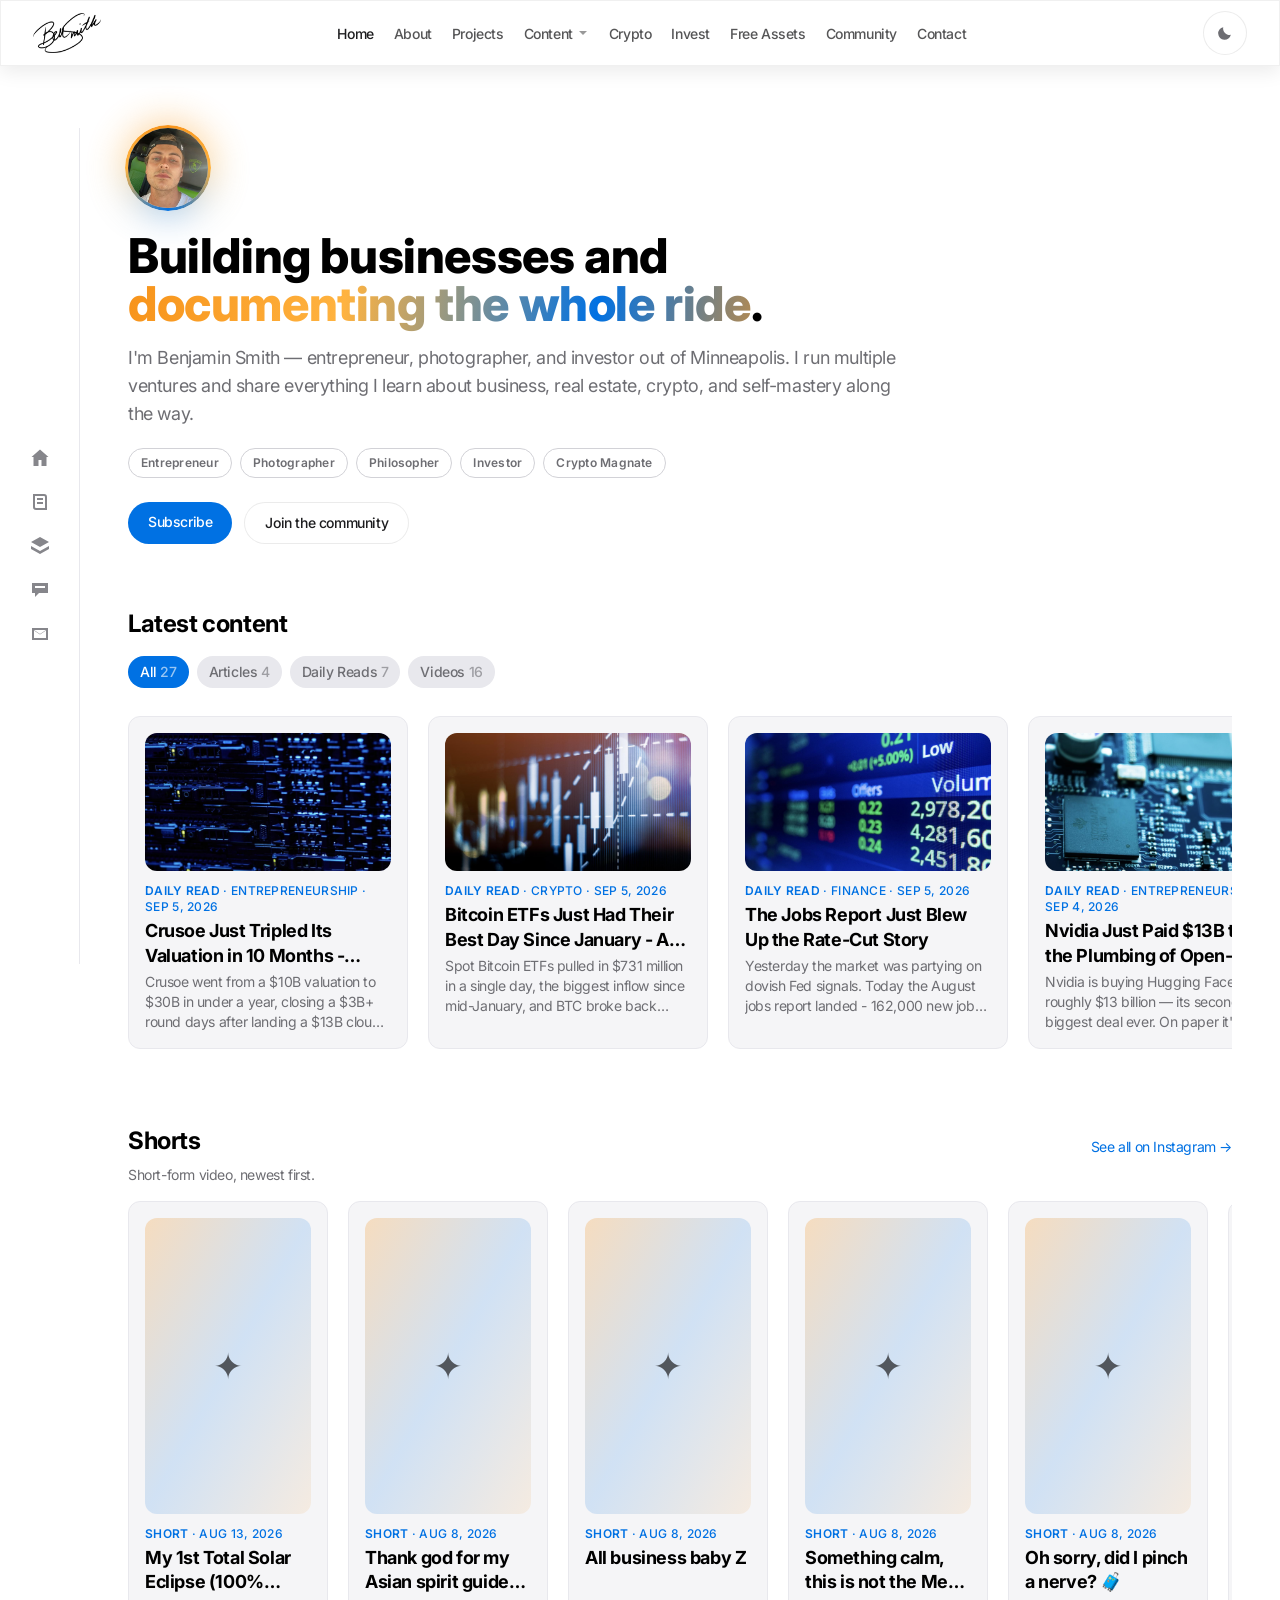
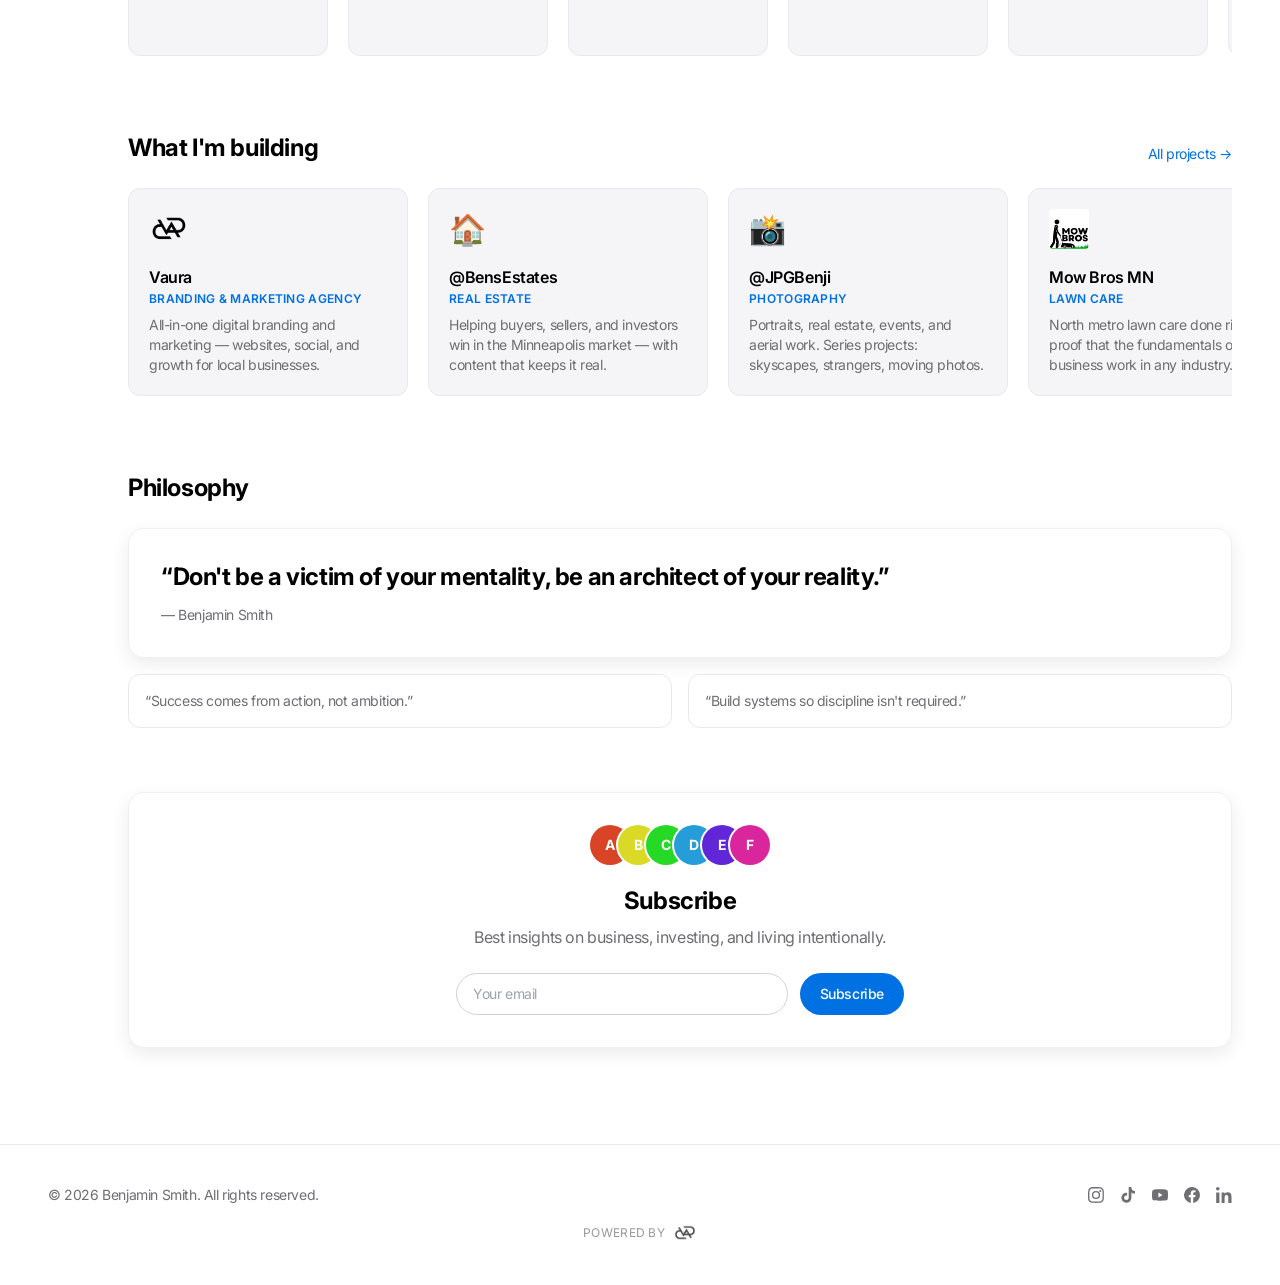
==== commit aace1e56: "Drop the per-type showcase rows for one filterable feed" ====
--- a/index.html
+++ b/index.html
@@ -98,43 +98,11 @@
           </div>
         </section>
 
-        <!-- Articles showcase -->
-        <section id="articles" class="scroll-mt-24">
-          <div class="flex items-end justify-between mb-2">
-            <h2 class="text-2xl font-bold text-slate-900 dark:text-slate-100">Latest articles</h2>
-            <a href="articles.html" class="text-sm text-indigo-500 hover:underline">See all →</a>
-          </div>
-          <p class="text-slate-500 dark:text-slate-400 text-sm mb-4">Long-form writing on business, investing, and building.</p>
-          <div class="carousel" id="articles-row"><!-- populated by JS --></div>
-        </section>
-
-        <!-- Videos showcase -->
-        <section id="videos" class="scroll-mt-24">
-          <div class="flex items-end justify-between mb-2">
-            <h2 class="text-2xl font-bold text-slate-900 dark:text-slate-100">Long-form videos</h2>
-            <a href="videos.html" class="text-sm text-indigo-500 hover:underline">See all →</a>
-          </div>
-          <p class="text-slate-500 dark:text-slate-400 text-sm mb-4">Deep-dive content on YouTube.</p>
-          <div class="carousel" id="videos-row"><!-- populated by JS --></div>
-        </section>
-
-        <!-- Daily Reads showcase -->
-        <section id="reads" class="scroll-mt-24">
-          <div class="flex items-end justify-between mb-2">
-            <h2 class="text-2xl font-bold text-slate-900 dark:text-slate-100">Daily reads</h2>
-            <a href="reads.html" class="text-sm text-indigo-500 hover:underline">See all →</a>
-          </div>
-          <p class="text-slate-500 dark:text-slate-400 text-sm mb-4">One idea, one minute, every day.</p>
-          <div class="carousel" id="reads-row"><!-- populated by JS --></div>
-        </section>
-
         <!-- Content feed -->
         <section id="content" class="scroll-mt-24">
-          <div class="flex items-end justify-between mb-2">
-            <h2 class="text-2xl font-bold text-slate-900 dark:text-slate-100">Latest content</h2>
-          </div>
-          <p class="text-slate-500 dark:text-slate-400 text-sm mb-4">Everything in one place — articles, daily reads, and videos, newest first. Filter by type below.</p>
-          <div class="flex flex-wrap gap-2 mb-8" id="category-tabs"><!-- tabs built from the feed by js/main.js --></div>
+          <h2 class="text-2xl font-bold text-slate-900 dark:text-slate-100 mb-4">Latest content</h2>
+          <div class="flex flex-wrap gap-2 mb-3" id="category-tabs"><!-- tabs built from the feed by js/main.js --></div>
+          <div class="flex items-end justify-between gap-4 mb-4" id="content-blurb"><!-- per-filter subhead, set by js/main.js --></div>
           <div id="articles-grid" class="carousel"><!-- populated by js/main.js --></div>
         </section>
 
@@ -193,98 +161,5 @@
 
   <script src="js/site.js" defer></script>
   <script src="js/main.js" defer></script>
-  <script>
-    // Populate articles showcase
-    // Newest first, regardless of the order the feed happens to be written in.
-    const byNewest = (arr) => [...arr].sort((a, b) => String(b.date || '').localeCompare(String(a.date || '')));
-    const fmtDate = (iso) => {
-      if (!iso) return '';
-      const d = new Date(iso + 'T00:00:00Z');
-      return isNaN(d) ? iso : d.toLocaleDateString('en-US', { month: 'short', day: 'numeric', year: 'numeric', timeZone: 'UTC' });
-    };
-    const articleThumb = (article) => article.image
-      ? `<img src="${article.image}" alt="" loading="lazy" class="w-full h-full object-cover transition group-hover:scale-105">`
-      : `<div class="w-full h-full bg-gradient-to-br from-btc/25 via-indigo-500/15 to-btc/10 dark:from-btc/30 dark:via-indigo-500/20 dark:to-btc/15 flex items-center justify-center"><span class="text-4xl opacity-70">📝</span></div>`;
-
-    const articleCardHtml = (article) => `
-      <div class="card group shrink-0 w-72 p-4">
-        <a href="articles.html" class="block">
-          <div class="aspect-video rounded-xl mb-3 overflow-hidden">${articleThumb(article)}</div>
-        </a>
-        <div class="flex items-center gap-1.5 mb-1">
-          <a href="https://app.notion.com/p/83f7269252d54d95be6515217888a28e?v=f23101416ba145c4a385bbd5015fede1&query=${encodeURIComponent(article.category)}" target="_blank" rel="noopener" class="text-xs uppercase tracking-wide text-indigo-500 font-semibold hover:underline">${article.category}</a>
-          <span class="text-xs text-slate-400 dark:text-slate-500">· ${fmtDate(article.date)}</span>
-        </div>
-        <a href="articles.html" class="block">
-          <h3 class="font-bold leading-snug mb-1 text-slate-900 dark:text-slate-100 group-hover:text-indigo-500 transition line-clamp-2">${article.title}</h3>
-          <p class="text-sm text-slate-500 dark:text-slate-400 line-clamp-2">${article.excerpt}</p>
-        </a>
-      </div>`;
-
-    const rowSkeleton = (n) => Array.from({ length: n }).map(() => `
-      <div class="shrink-0 w-72">
-        <div class="skeleton aspect-video mb-3"></div>
-        <div class="skeleton h-3 w-1/3 mb-2 rounded-full"></div>
-        <div class="skeleton h-4 w-full mb-1 rounded-full"></div>
-        <div class="skeleton h-3 w-2/3 rounded-full"></div>
-      </div>`).join('');
-    document.getElementById('articles-row').innerHTML = rowSkeleton(3);
-    document.getElementById('videos-row').innerHTML = rowSkeleton(3);
-    document.getElementById('reads-row').innerHTML = rowSkeleton(3);
-
-    fetch('data/articles.json').then(r => r.ok ? r.json() : []).then(articles => {
-      const first3 = byNewest(articles).slice(0, 6);
-      document.getElementById('articles-row').innerHTML = first3.length
-        ? first3.map(articleCardHtml).join('')
-        : '<p class="text-sm text-slate-500">Articles coming soon...</p>';
-    });
-
-    // Populate videos showcase
-    const videoCardHtml = (v) => `
-      <a href="${v.url}" target="_blank" rel="noopener" class="card group block shrink-0 w-72 p-4">
-        <div class="aspect-video rounded-xl mb-3 overflow-hidden"><img src="${v.thumb}" alt="" loading="lazy" class="w-full h-full object-cover transition group-hover:scale-105"></div>
-        <p class="text-xs uppercase tracking-wide text-indigo-500 font-semibold mb-1">${v.label}<span class="text-slate-400 dark:text-slate-500 font-medium normal-case tracking-normal"> · ${fmtDate(v.date)}</span></p>
-        <h3 class="font-bold leading-snug text-slate-900 dark:text-slate-100 group-hover:text-indigo-500 transition line-clamp-2">${v.title}</h3>
-      </a>`;
-
-    fetch('data/videos.json').then(r => r.ok ? r.json() : []).then(videos => {
-      const longform = byNewest(videos.filter(v => v.cat === 'video'));
-      const first3 = longform.slice(0, 6);
-      if (first3.length) {
-        document.getElementById('videos-row').innerHTML = first3.map(videoCardHtml).join('');
-      } else {
-        document.getElementById('videos-row').innerHTML = '<p class="text-sm text-slate-500">Long-form videos coming soon...</p>';
-      }
-    });
-
-    // Populate daily reads showcase
-    const readThumb = (read) => read.image
-      ? `<img src="${read.image}" alt="" loading="lazy" class="w-full h-full object-cover transition group-hover:scale-105">`
-      : `<div class="w-full h-full bg-gradient-to-br from-btc/25 via-indigo-500/15 to-btc/10 dark:from-btc/30 dark:via-indigo-500/20 dark:to-btc/15 flex items-center justify-center"><span class="text-4xl opacity-70">💡</span></div>`;
-
-    const readCardHtml = (read) => `
-      <div class="card group shrink-0 w-72 p-4">
-        <a href="reads.html" class="block">
-          <div class="aspect-video rounded-xl mb-3 overflow-hidden">${readThumb(read)}</div>
-        </a>
-        <div class="flex items-center gap-1.5 mb-1">
-          <a href="https://app.notion.com/p/66d0db95e6b842408a8a14636d20a8b7?v=f23101416ba145c4a385bbd5015fede1&query=${encodeURIComponent(read.category)}" target="_blank" rel="noopener" class="text-xs uppercase tracking-wide text-indigo-500 font-semibold hover:underline">${read.category} · 1 min</a>
-          <span class="text-xs text-slate-400 dark:text-slate-500">· ${fmtDate(read.date)}</span>
-        </div>
-        <a href="reads.html" class="block">
-          <h3 class="font-bold leading-snug mb-1 text-slate-900 dark:text-slate-100 group-hover:text-indigo-500 transition line-clamp-2">${read.title}</h3>
-          <p class="text-sm text-slate-500 dark:text-slate-400 line-clamp-2">${read.excerpt}</p>
-        </a>
-      </div>`;
-
-    fetch('data/daily-reads.json').then(r => r.ok ? r.json() : []).then(reads => {
-      const first3 = byNewest(reads).slice(0, 6);
-      if (first3.length) {
-        document.getElementById('reads-row').innerHTML = first3.map(readCardHtml).join('');
-      } else {
-        document.getElementById('reads-row').innerHTML = '<p class="text-sm text-slate-500">Daily reads coming soon...</p>';
-      }
-    });
-  </script>
 </body>
 </html>
--- a/css/style.css
+++ b/css/style.css
@@ -311,3 +311,20 @@
 @media (min-width: 1024px) {
   .content-grid { grid-template-columns: repeat(4, minmax(0, 1fr)); }
 }
+
+/* ---------- Shorts row ----------
+   Short-form is vertical, so its cards use a portrait thumb and sit narrower
+   than the standard 280px carousel card — a 9:16 thumb at full card width
+   makes a ~500px-tall row. Defined here rather than as Tailwind's
+   aspect-[9/16], which isn't in the pre-built stylesheet. */
+.aspect-short { aspect-ratio: 9 / 16; }
+.carousel.carousel-shorts > * { width: min(200px, 52vw); }
+
+/* line-clamp-2 ships in tailwind-built.css but -3 does not, and the feed cards
+   need a slightly longer excerpt than the showcase rows. */
+.line-clamp-3 {
+  display: -webkit-box;
+  -webkit-line-clamp: 3;
+  -webkit-box-orient: vertical;
+  overflow: hidden;
+}
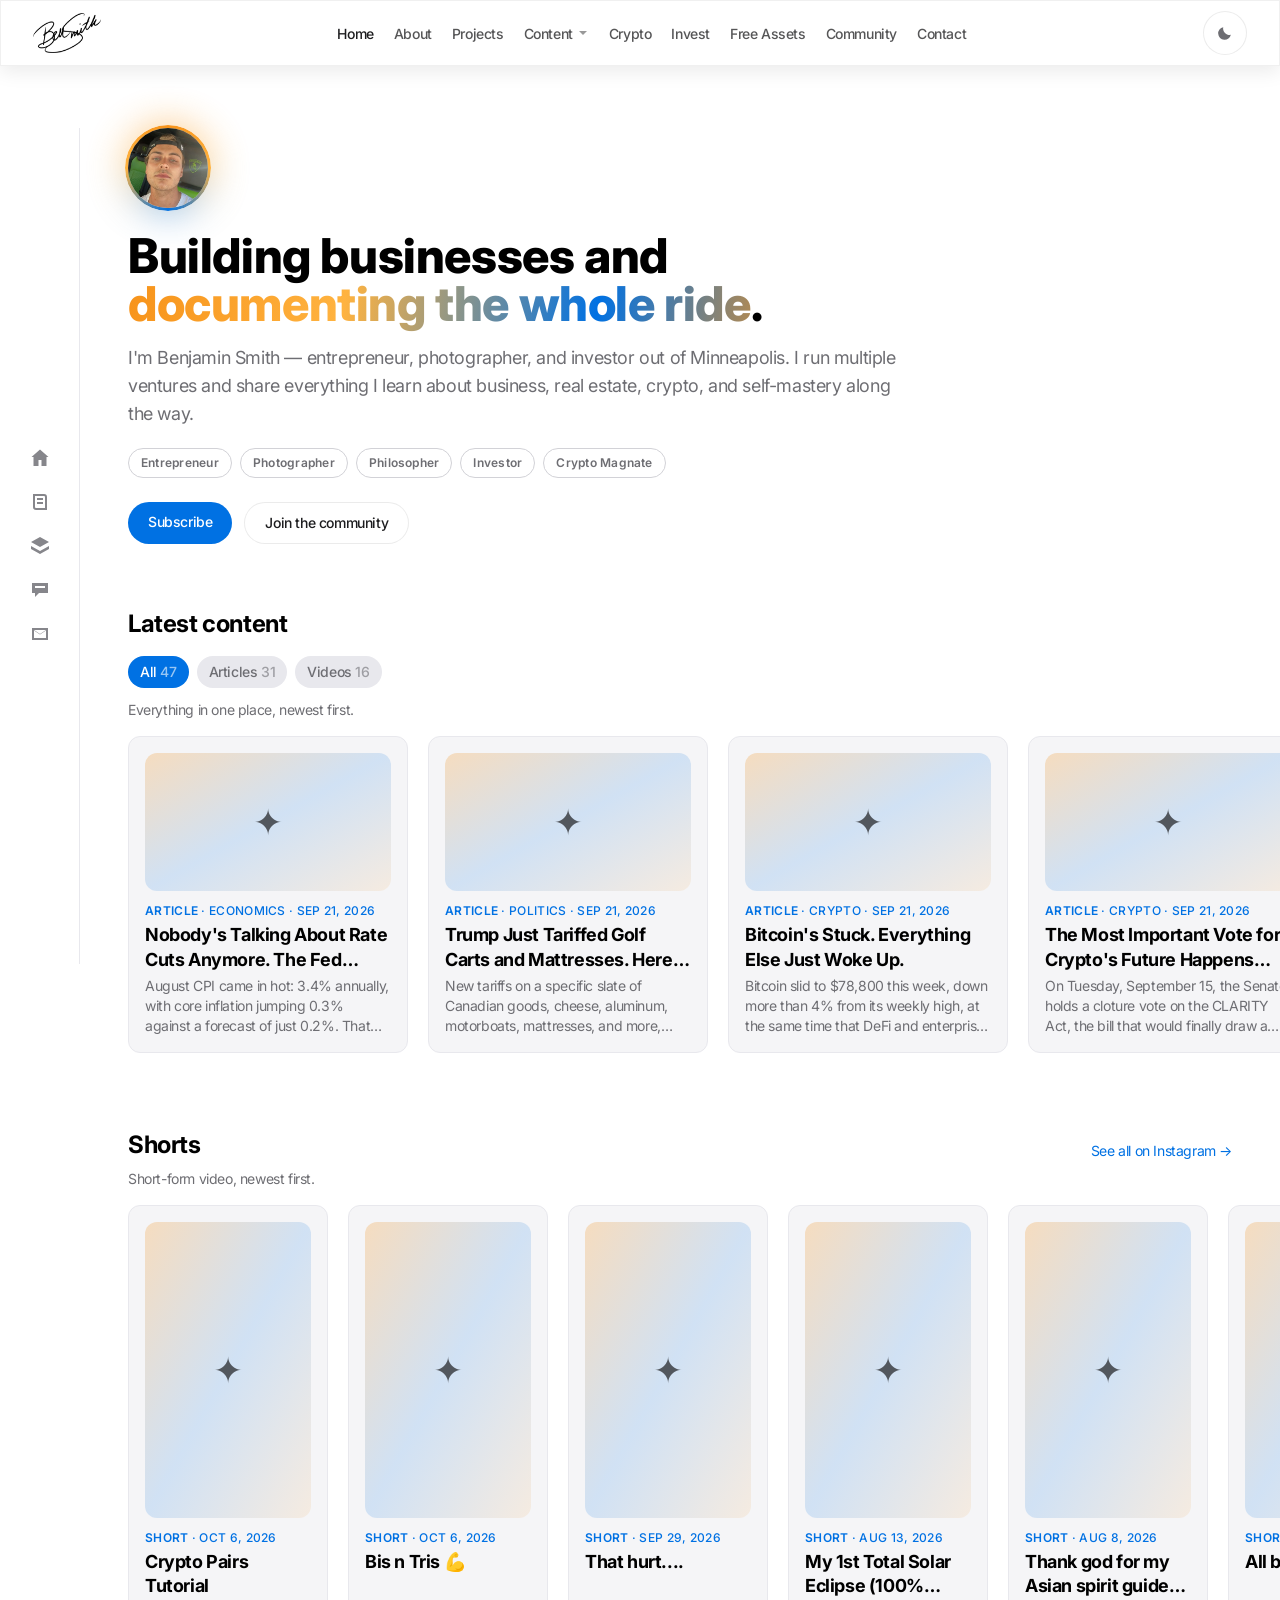
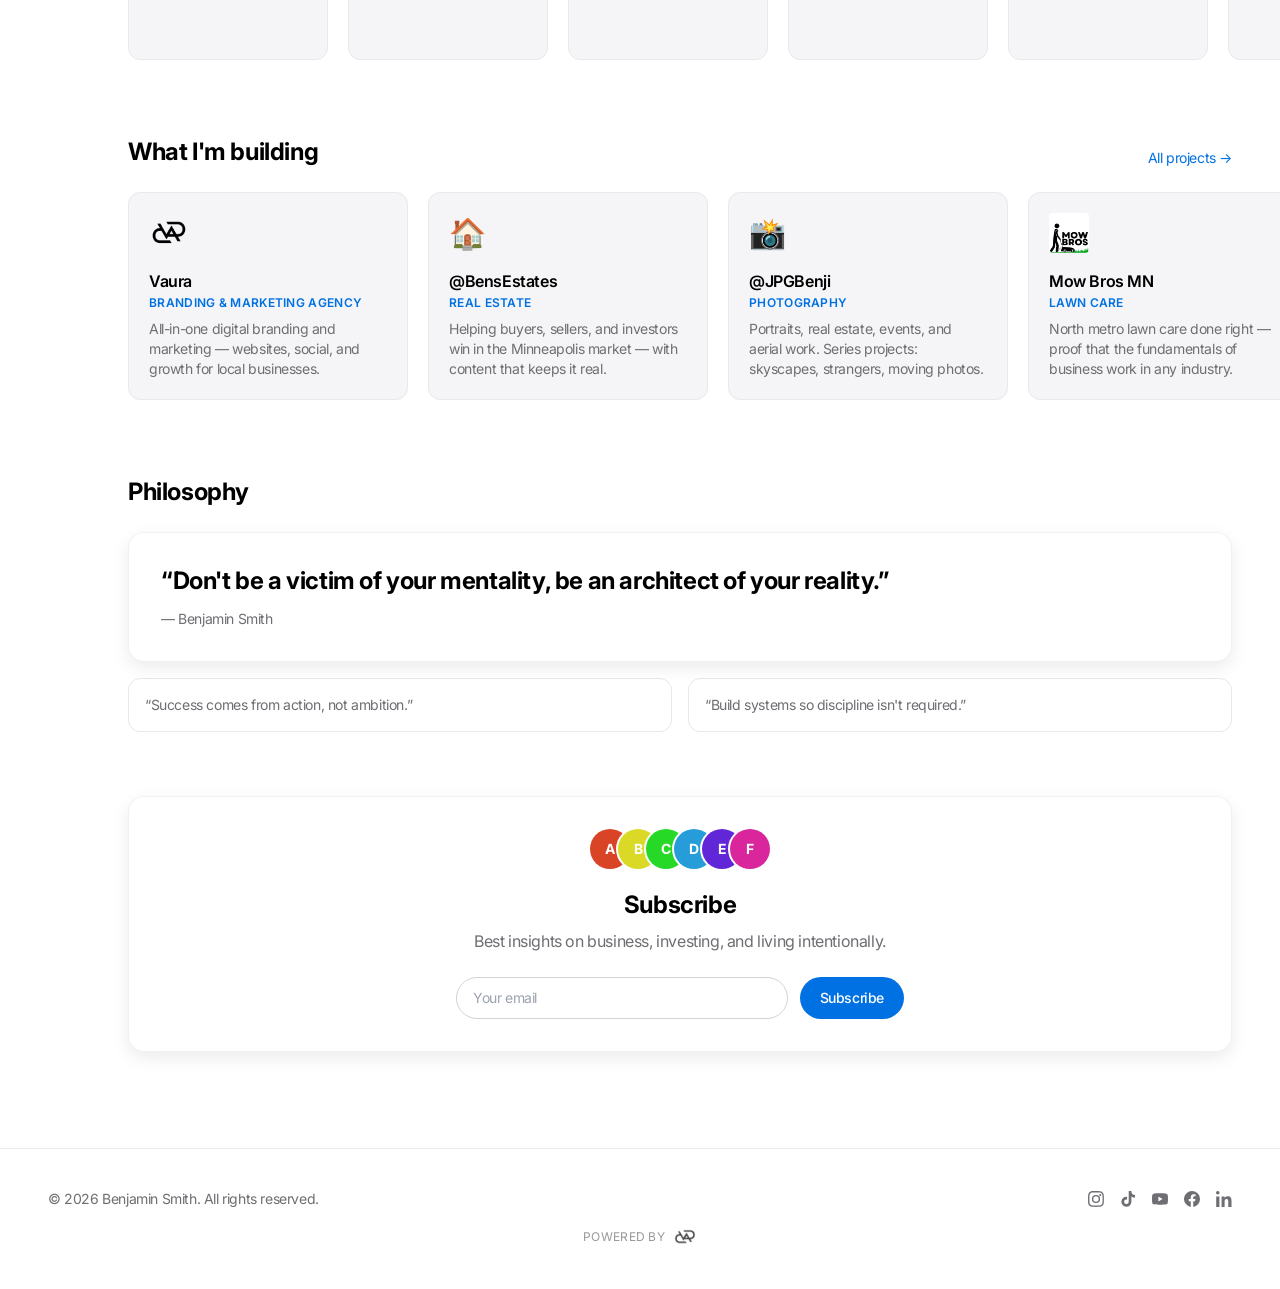
==== commit e97625ea: "Convert daily reads into articles and remove Daily Reads section Merge the 7 daily reads into data/a" ====
--- a/index.html
+++ b/index.html
@@ -5,18 +5,18 @@
   <meta charset="UTF-8">
   <meta name="viewport" content="width=device-width, initial-scale=1.0">
   <title>@BenjaminJBSmith — Entrepreneur, Investor, Photographer & Content Creator | Minneapolis</title>
-  <meta name="description" content="Benjamin 'Benji' Smith (@BenjaminJBSmith) — entrepreneur, investor, and photographer in Minneapolis. Daily reads, videos, podcast, crypto insights, real estate, and free creator assets.">
+  <meta name="description" content="Benjamin 'Benji' Smith (@BenjaminJBSmith) — entrepreneur, investor, and photographer in Minneapolis. Articles, videos, podcast, crypto insights, real estate, and free creator assets.">
   <meta name="keywords" content="Benjamin Smith, BenjaminJBSmith, entrepreneur, investor, crypto, bitcoin, real estate Minneapolis, photographer, content creator, Vaura">
   <link rel="canonical" href="https://vauraagency.github.io/bjbs-website/">
   <meta property="og:type" content="website">
   <meta property="og:site_name" content="@BenjaminJBSmith">
   <meta property="og:title" content="@BenjaminJBSmith — Entrepreneur, Investor, Photographer & Content Creator | Minneapolis">
-  <meta property="og:description" content="Benjamin 'Benji' Smith (@BenjaminJBSmith) — entrepreneur, investor, and photographer in Minneapolis. Daily reads, videos, podcast, crypto insights, real estate, and free creator assets.">
+  <meta property="og:description" content="Benjamin 'Benji' Smith (@BenjaminJBSmith) — entrepreneur, investor, and photographer in Minneapolis. Articles, videos, podcast, crypto insights, real estate, and free creator assets.">
   <meta property="og:url" content="https://vauraagency.github.io/bjbs-website/">
   <meta property="og:image" content="https://vauraagency.github.io/bjbs-website/images/avatar.jpg">
   <meta name="twitter:card" content="summary">
   <meta name="twitter:title" content="@BenjaminJBSmith — Entrepreneur, Investor, Photographer & Content Creator | Minneapolis">
-  <meta name="twitter:description" content="Benjamin 'Benji' Smith (@BenjaminJBSmith) — entrepreneur, investor, and photographer in Minneapolis. Daily reads, videos, podcast, crypto insights, real estate, and free creator assets.">
+  <meta name="twitter:description" content="Benjamin 'Benji' Smith (@BenjaminJBSmith) — entrepreneur, investor, and photographer in Minneapolis. Articles, videos, podcast, crypto insights, real estate, and free creator assets.">
   <meta name="twitter:image" content="https://vauraagency.github.io/bjbs-website/images/avatar.jpg">
   <script type="application/ld+json">
   {
--- a/css/style.css
+++ b/css/style.css
@@ -328,3 +328,37 @@
   -webkit-box-orient: vertical;
   overflow: hidden;
 }
+
+/* ---------- Page gutter ----------
+   The horizontal padding each <main> actually uses, exposed as a variable so
+   carousels can cancel it on the right. Values mirror the Tailwind classes on
+   each page's <main>; left padding is untouched so nothing shifts. */
+main           { --page-gutter: 1.5rem; }  /* every page: px-6 */
+
+/* Width of the centred container a carousel has to break out of. */
+.page-shell      { --shell-max: 1600px; }
+main.max-w-4xl   { --shell-max: 56rem; }
+@media (min-width: 768px) {
+  main      { --page-gutter: 2.5rem; }  /* content pages: md:px-10 */
+  main.grow { --page-gutter: 3rem; }    /* index.html:    md:px-12 */
+}
+
+/* ---------- Carousels run to the edge of the screen ----------
+   A scrolling row clipped at the page gutter looks like a bug: the card stops
+   short of the screen edge with dead space beside it. Cancel the right gutter
+   so the row bleeds to the edge, and re-add it as scroll padding so the last
+   card still lands flush with the left margin when you reach the end. */
+/* The page container is capped and centred, so on a wide screen a row stopped
+   at the container edge with dead space beyond it. Cancel the centring margin
+   as well as the gutter so the row always runs to the edge of the screen; keep
+   a gutter of scroll padding so the last card lands cleanly at the end. */
+.carousel {
+  --bleed-right: calc(max(0px, (100vw - var(--shell-max, 100vw)) / 2) + var(--page-gutter, 0px));
+  margin-right: calc(-1 * var(--bleed-right));
+  padding-right: var(--page-gutter, 0px);
+  scroll-padding-right: var(--page-gutter, 0px);
+}
+
+/* Tailwind's whitespace-nowrap isn't in the pre-built stylesheet, so the
+   "See all" link wrapped onto two lines instead of staying on one. */
+.whitespace-nowrap { white-space: nowrap; }
